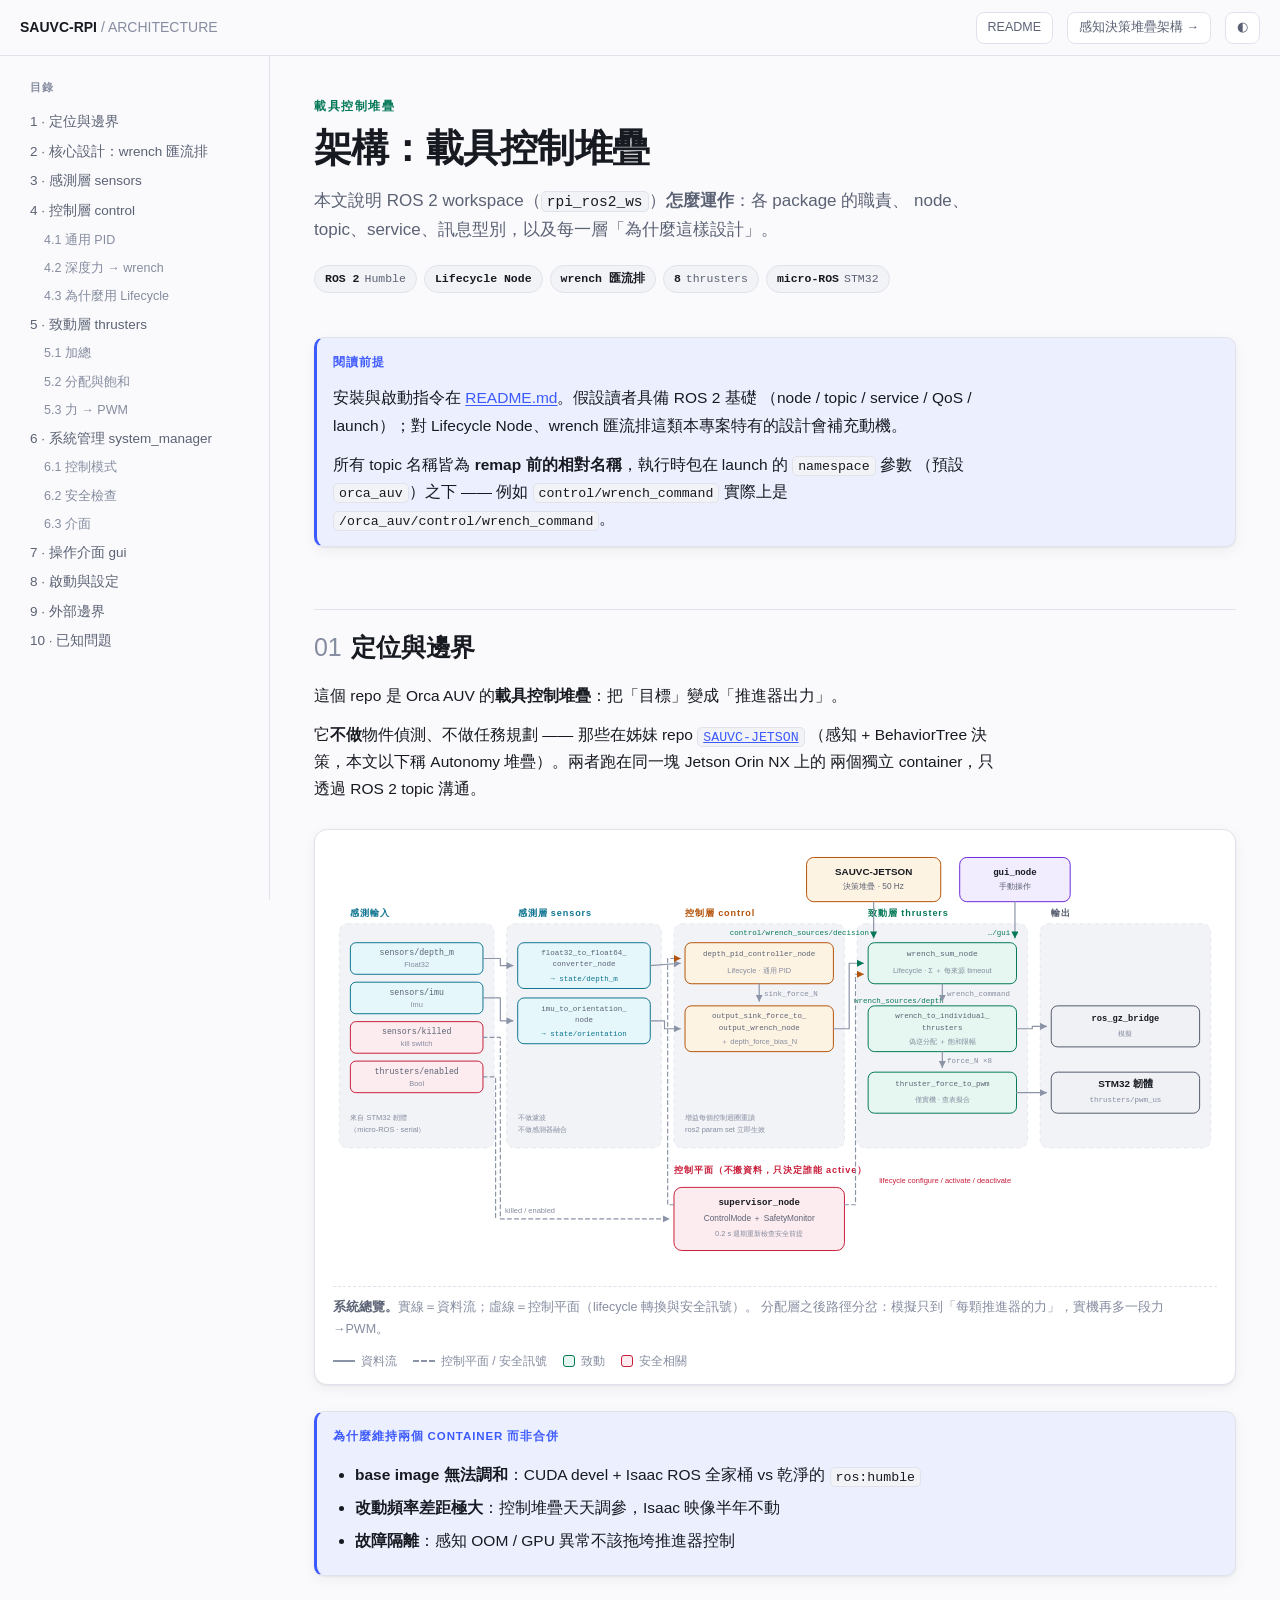
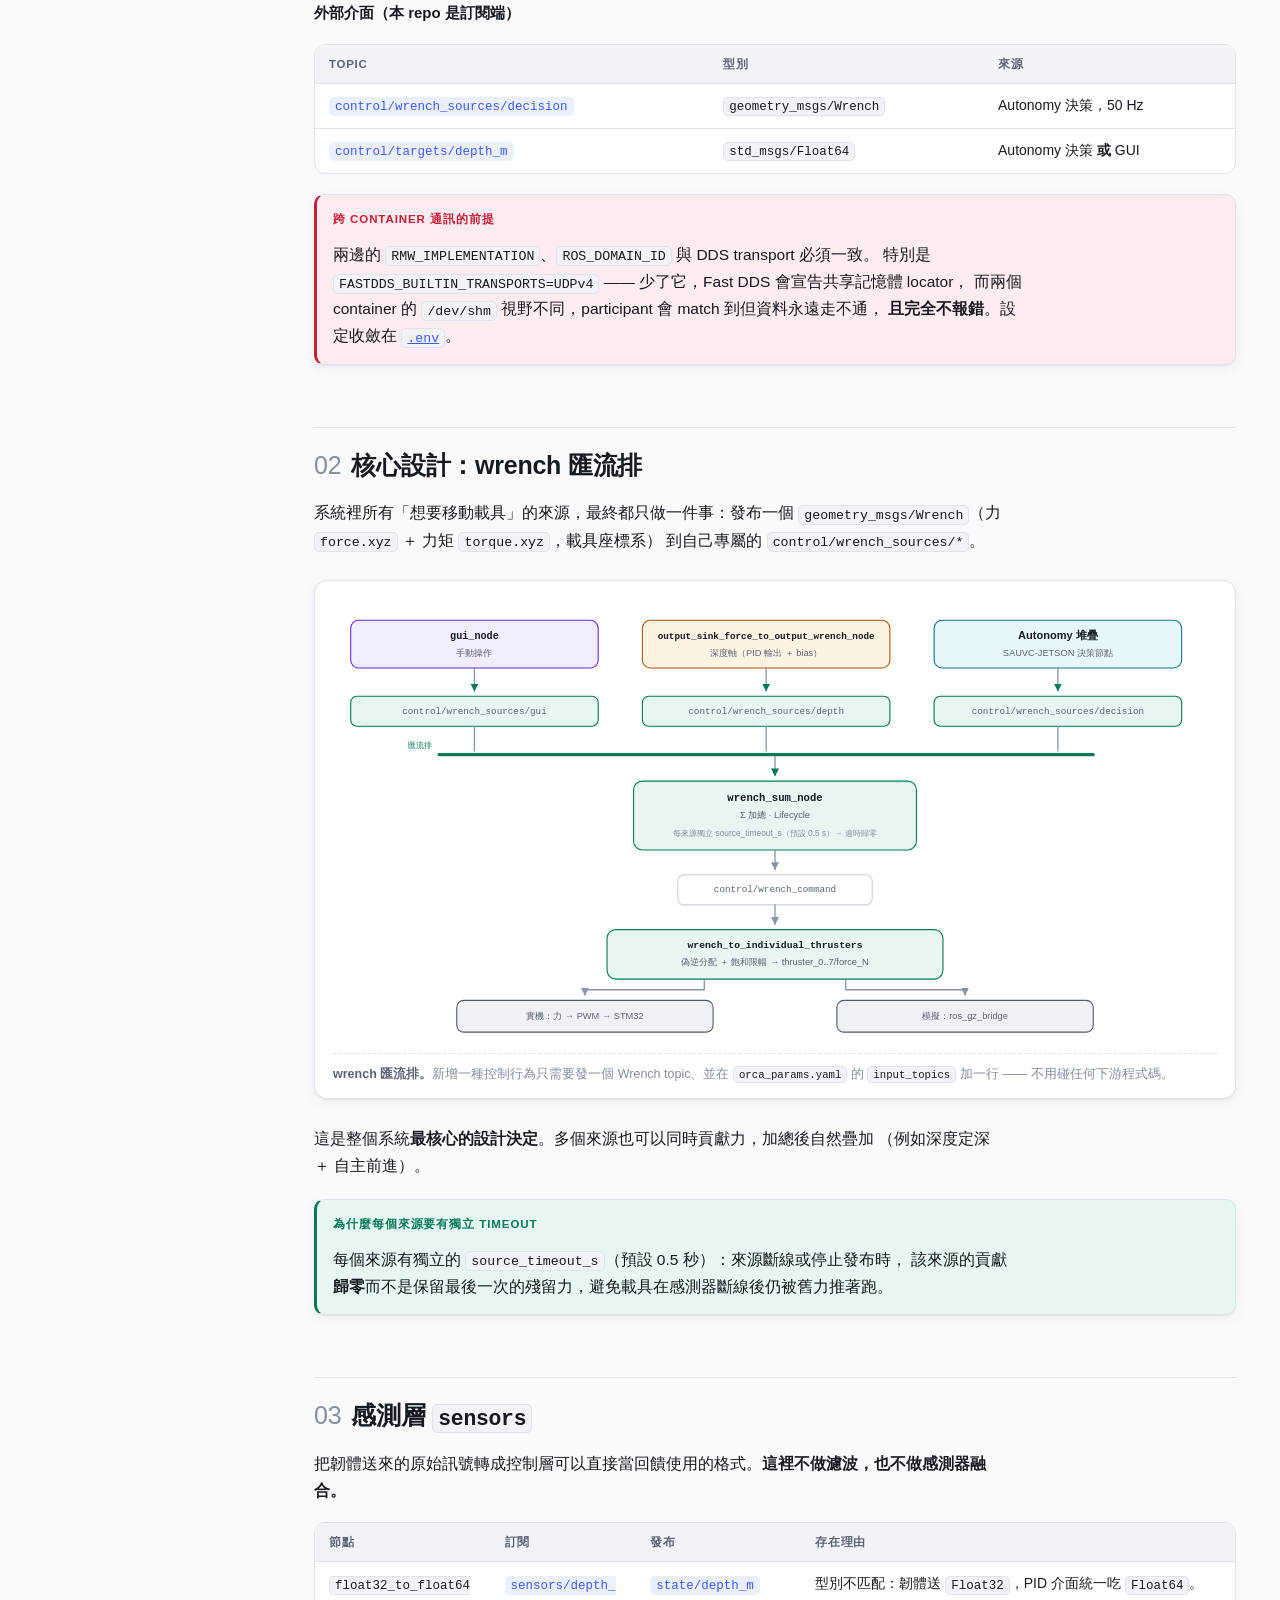
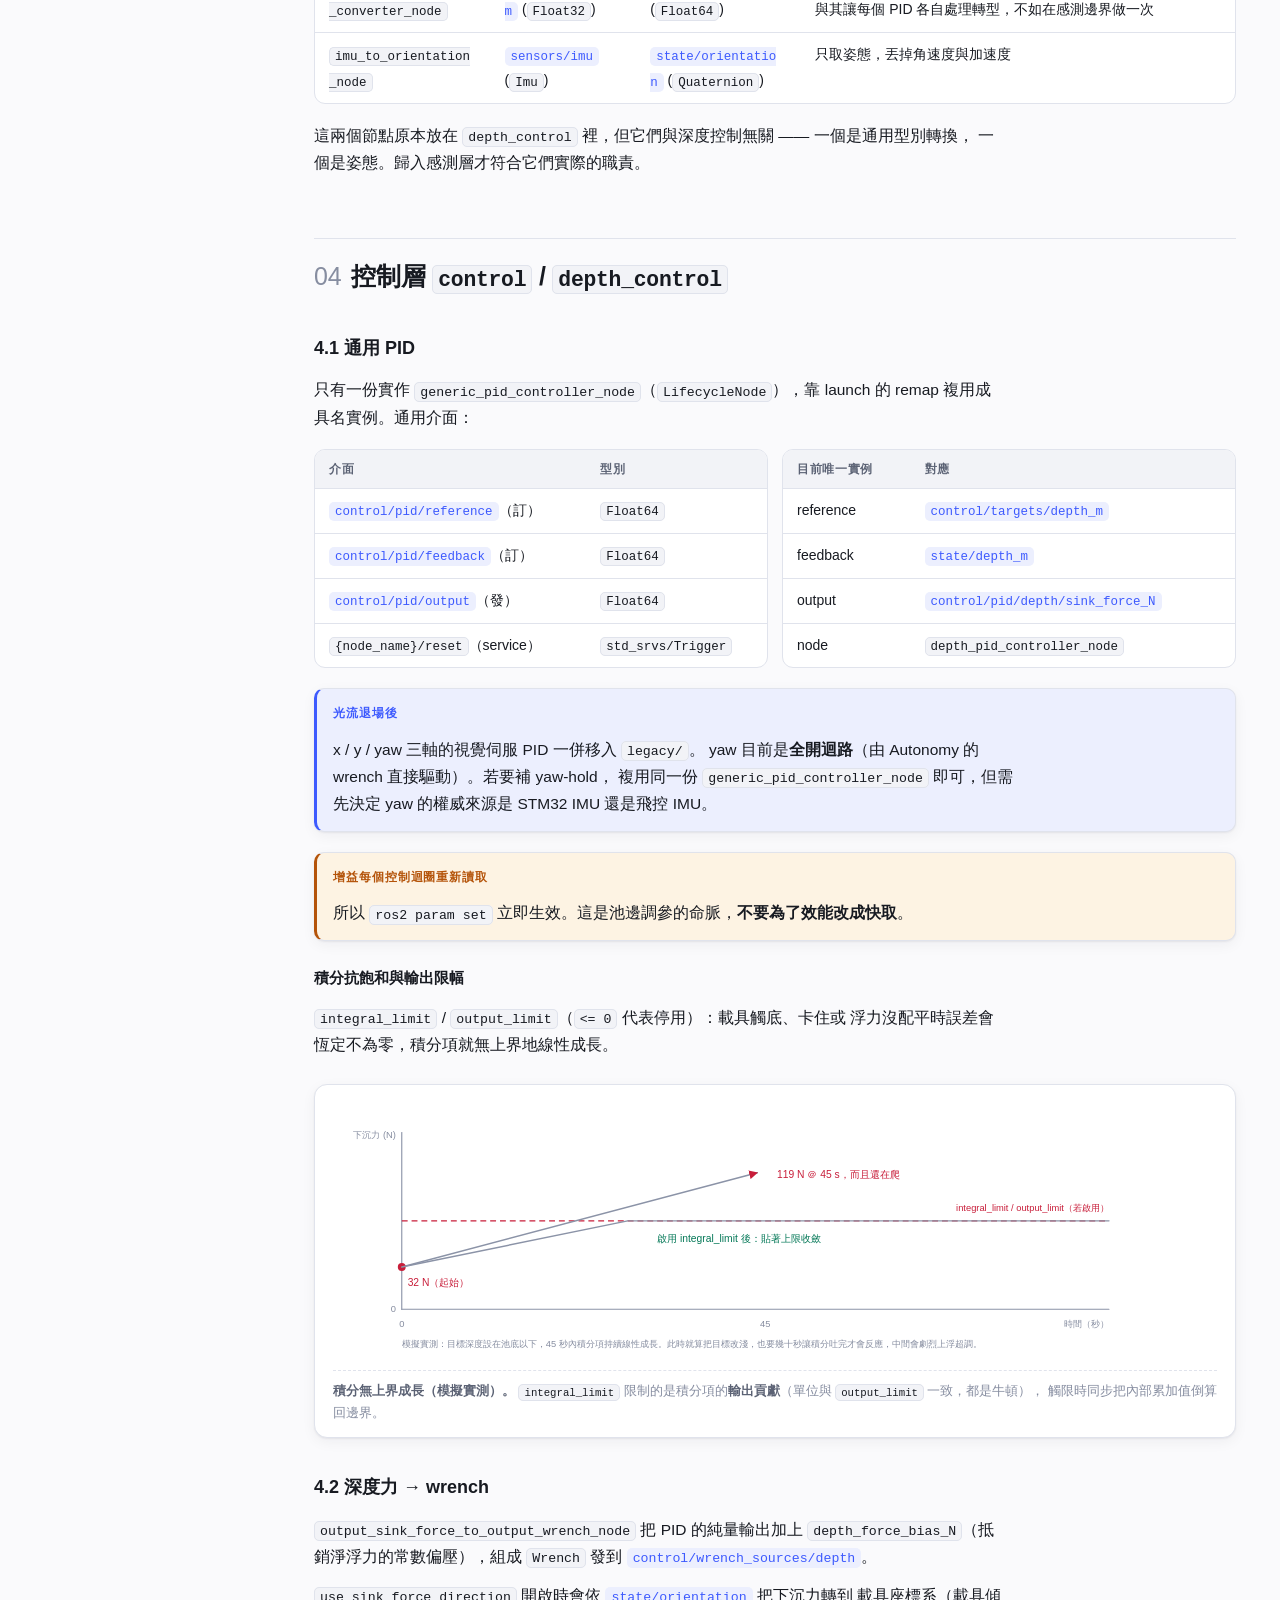
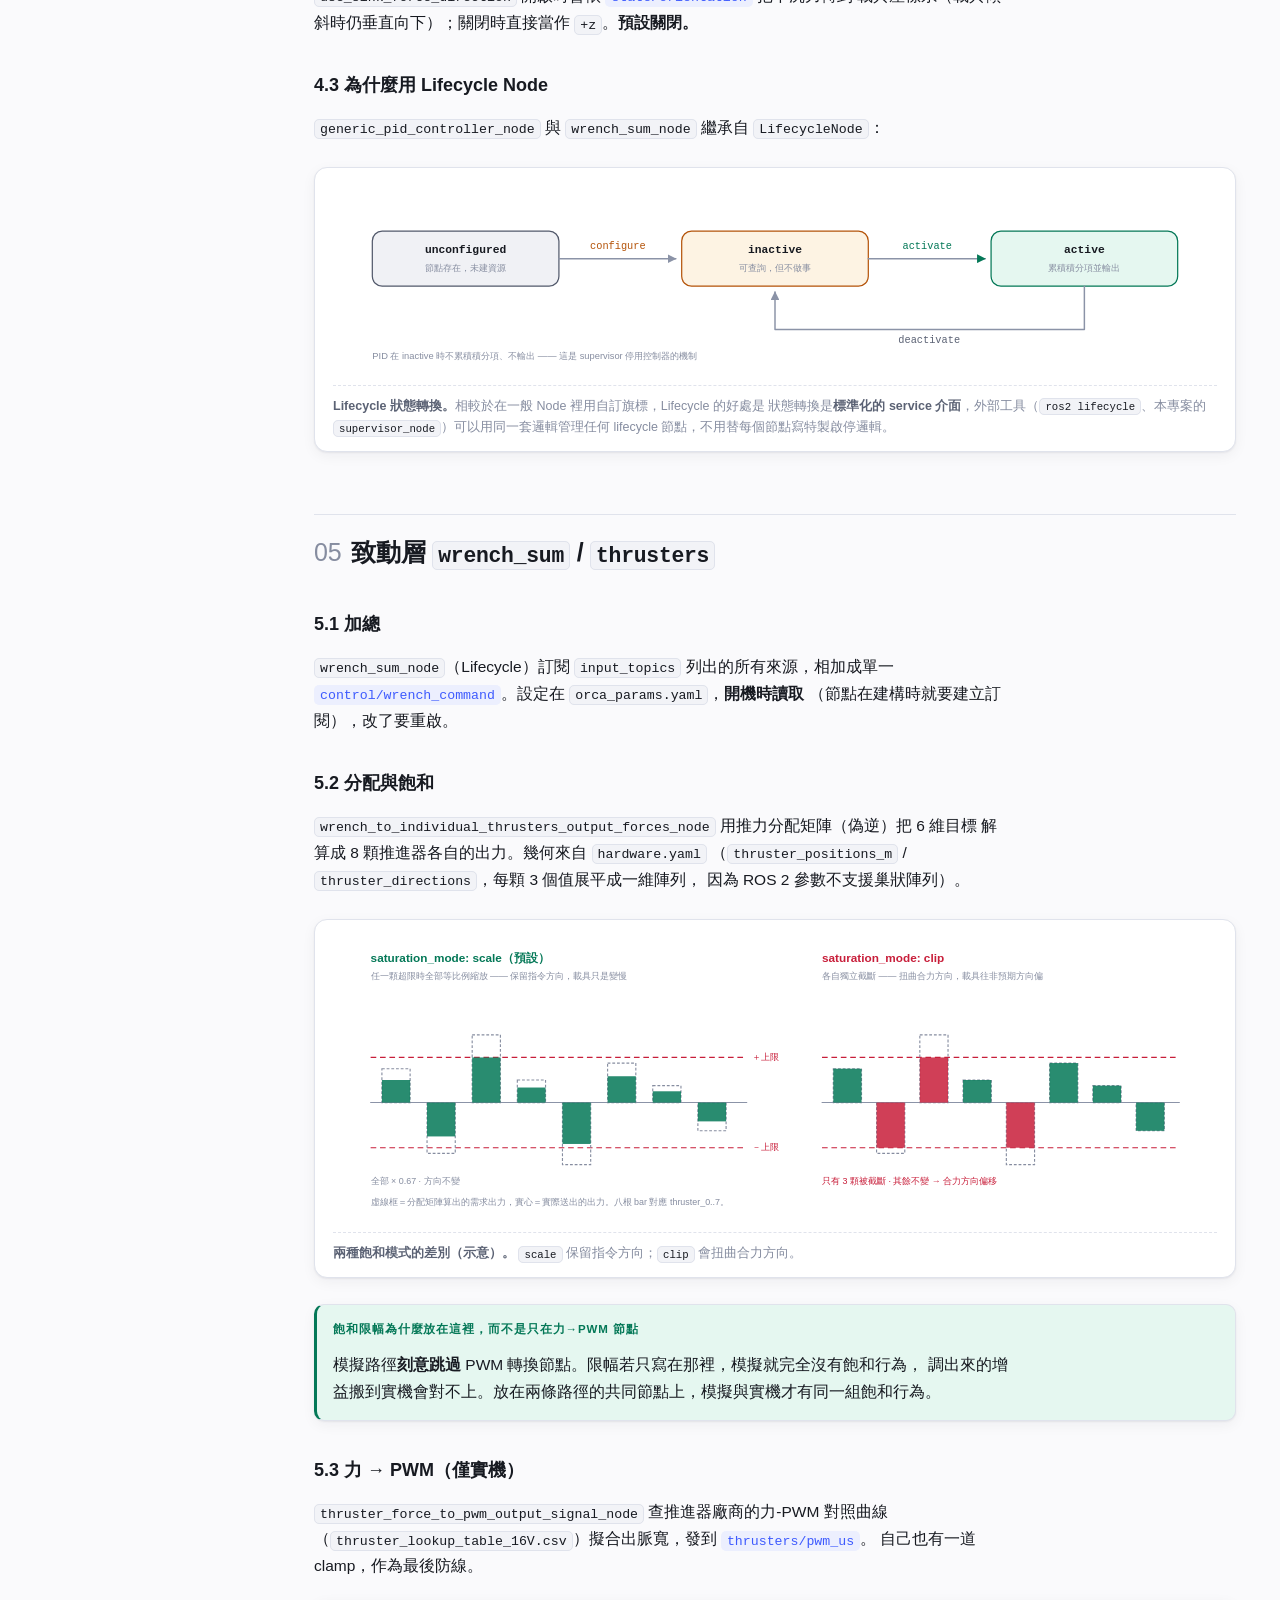
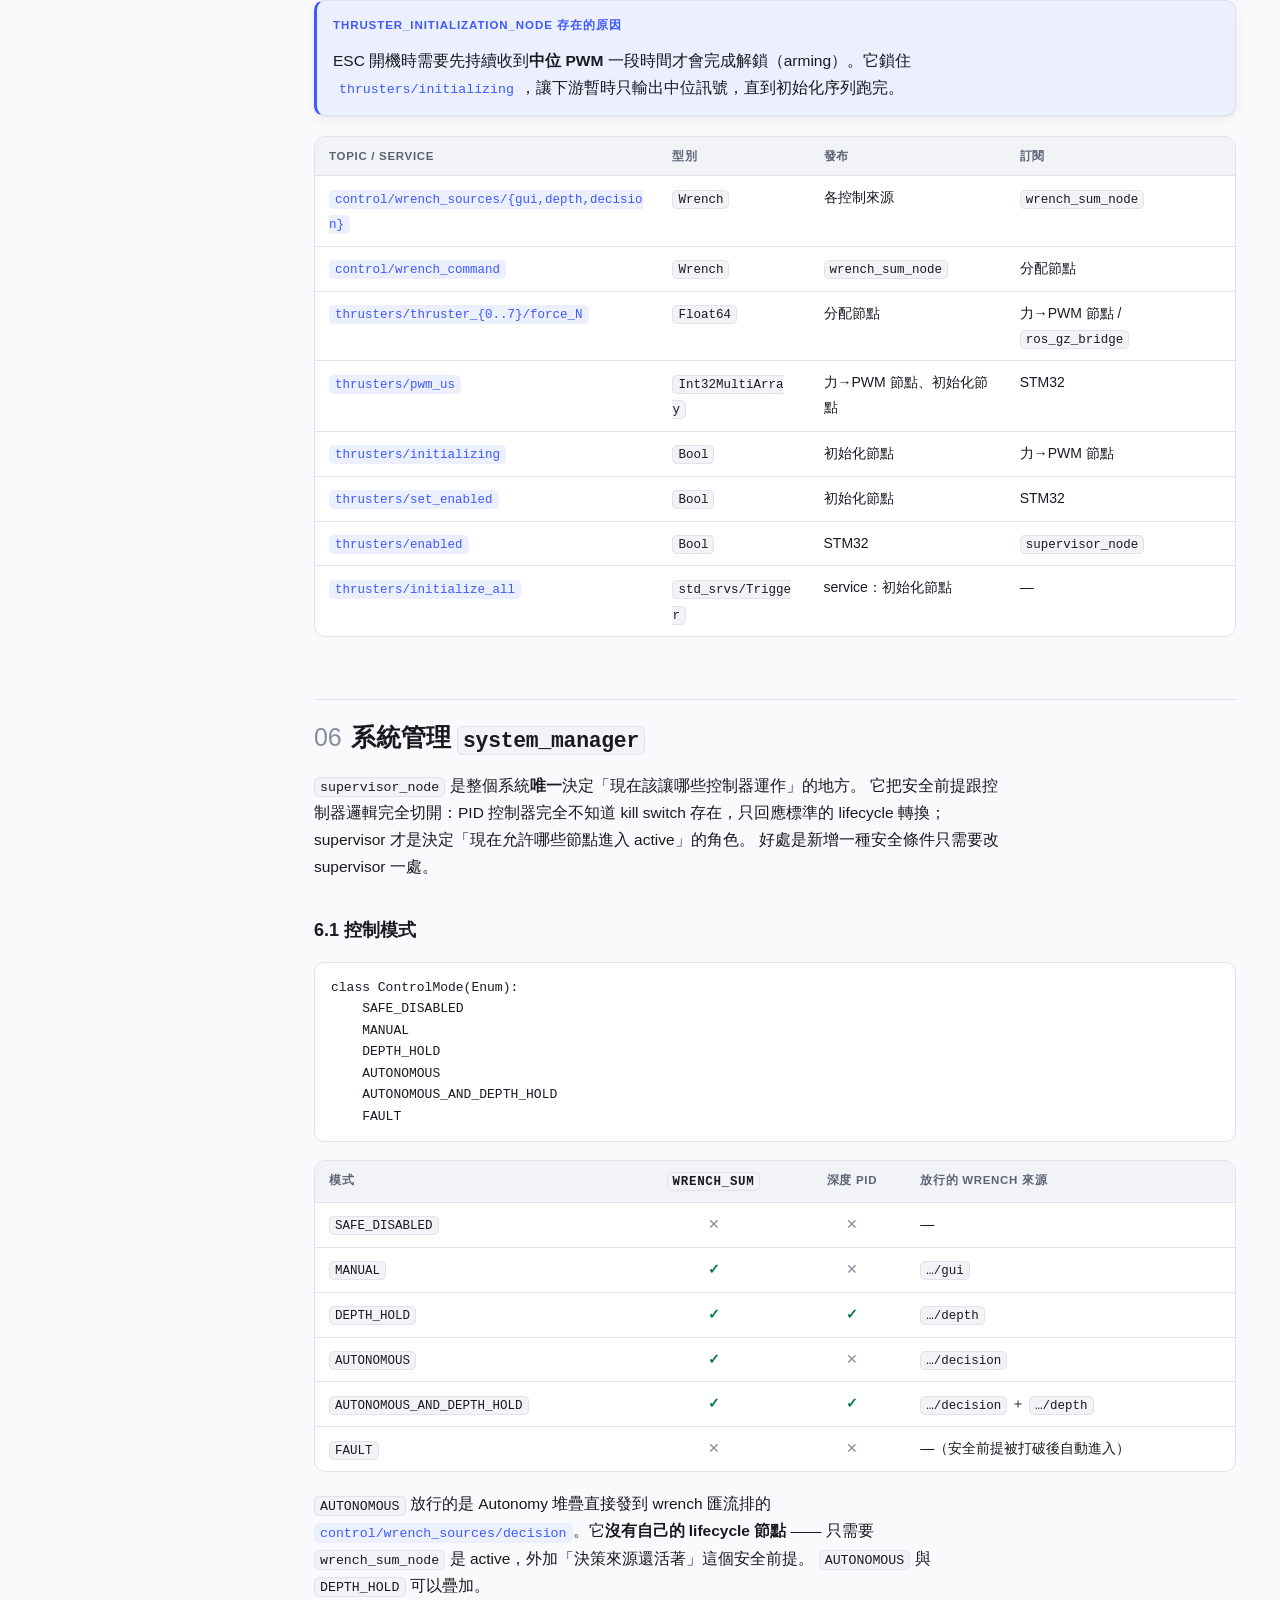
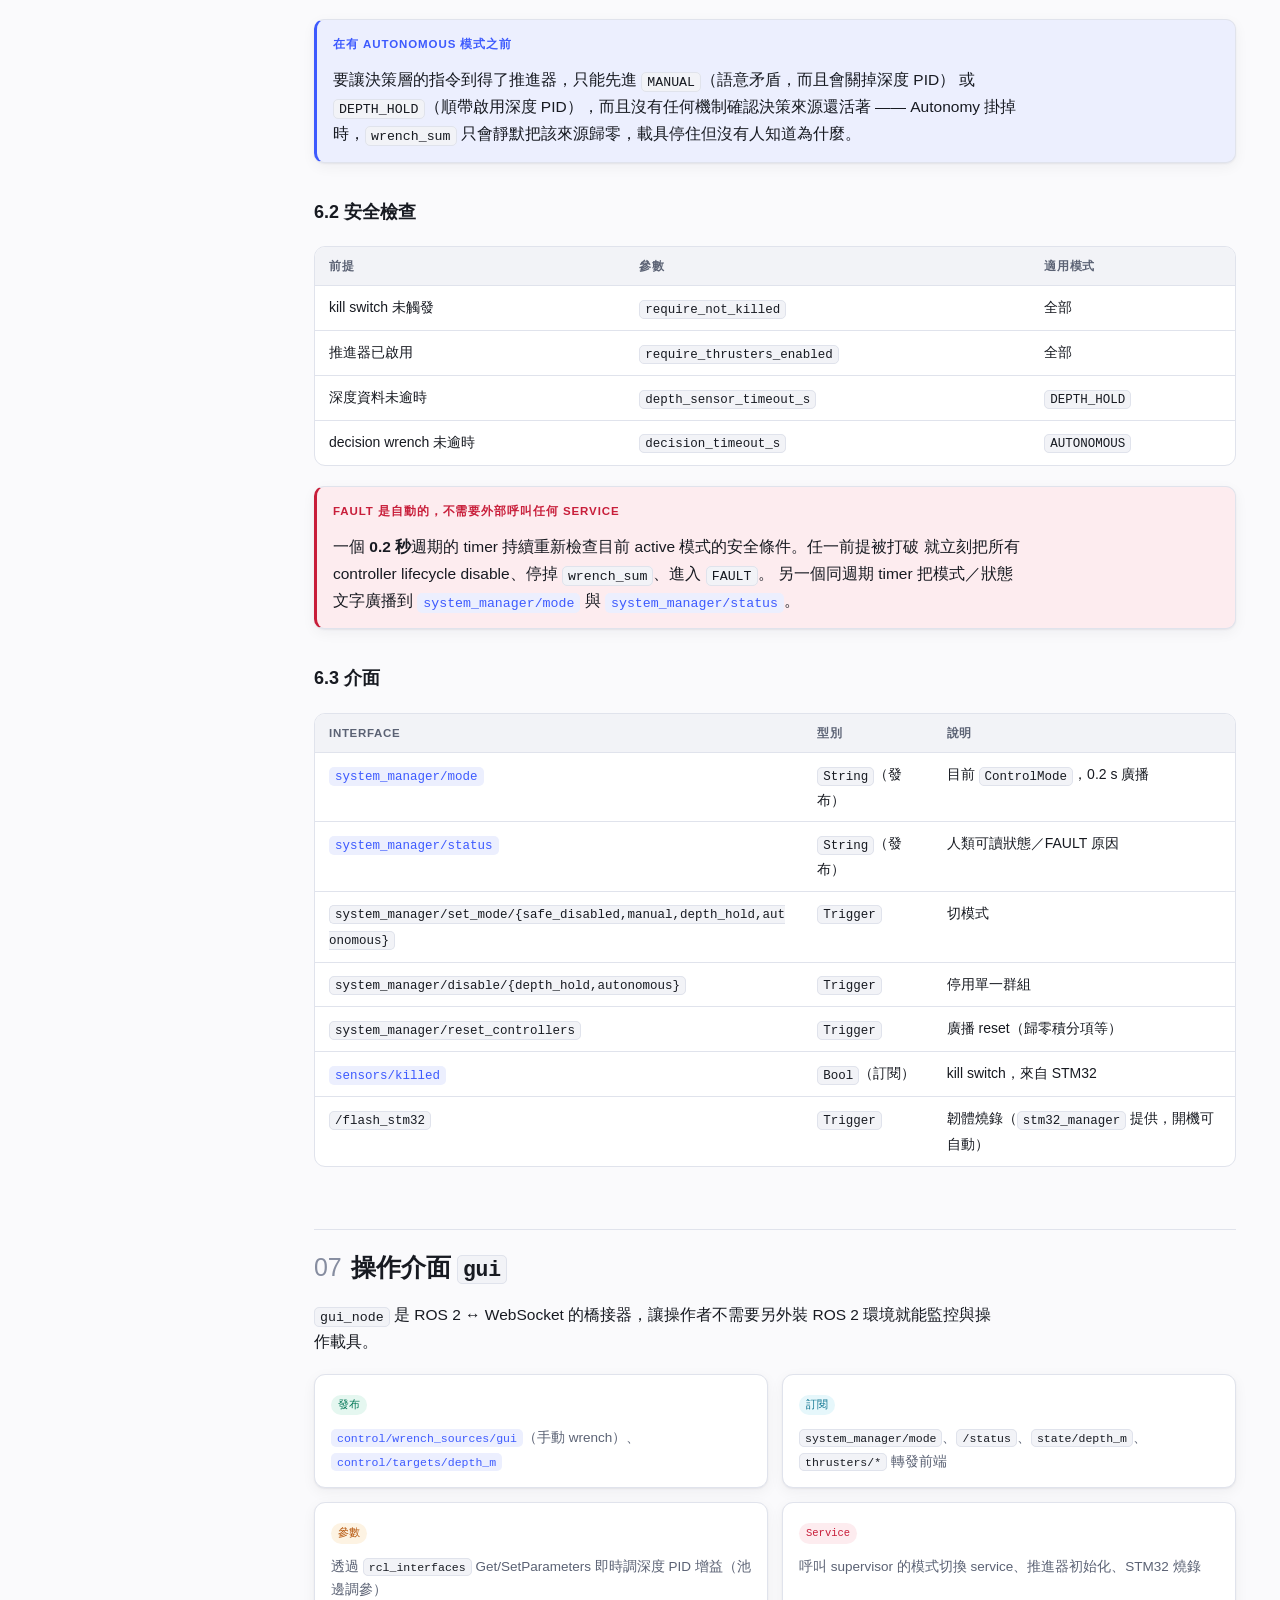
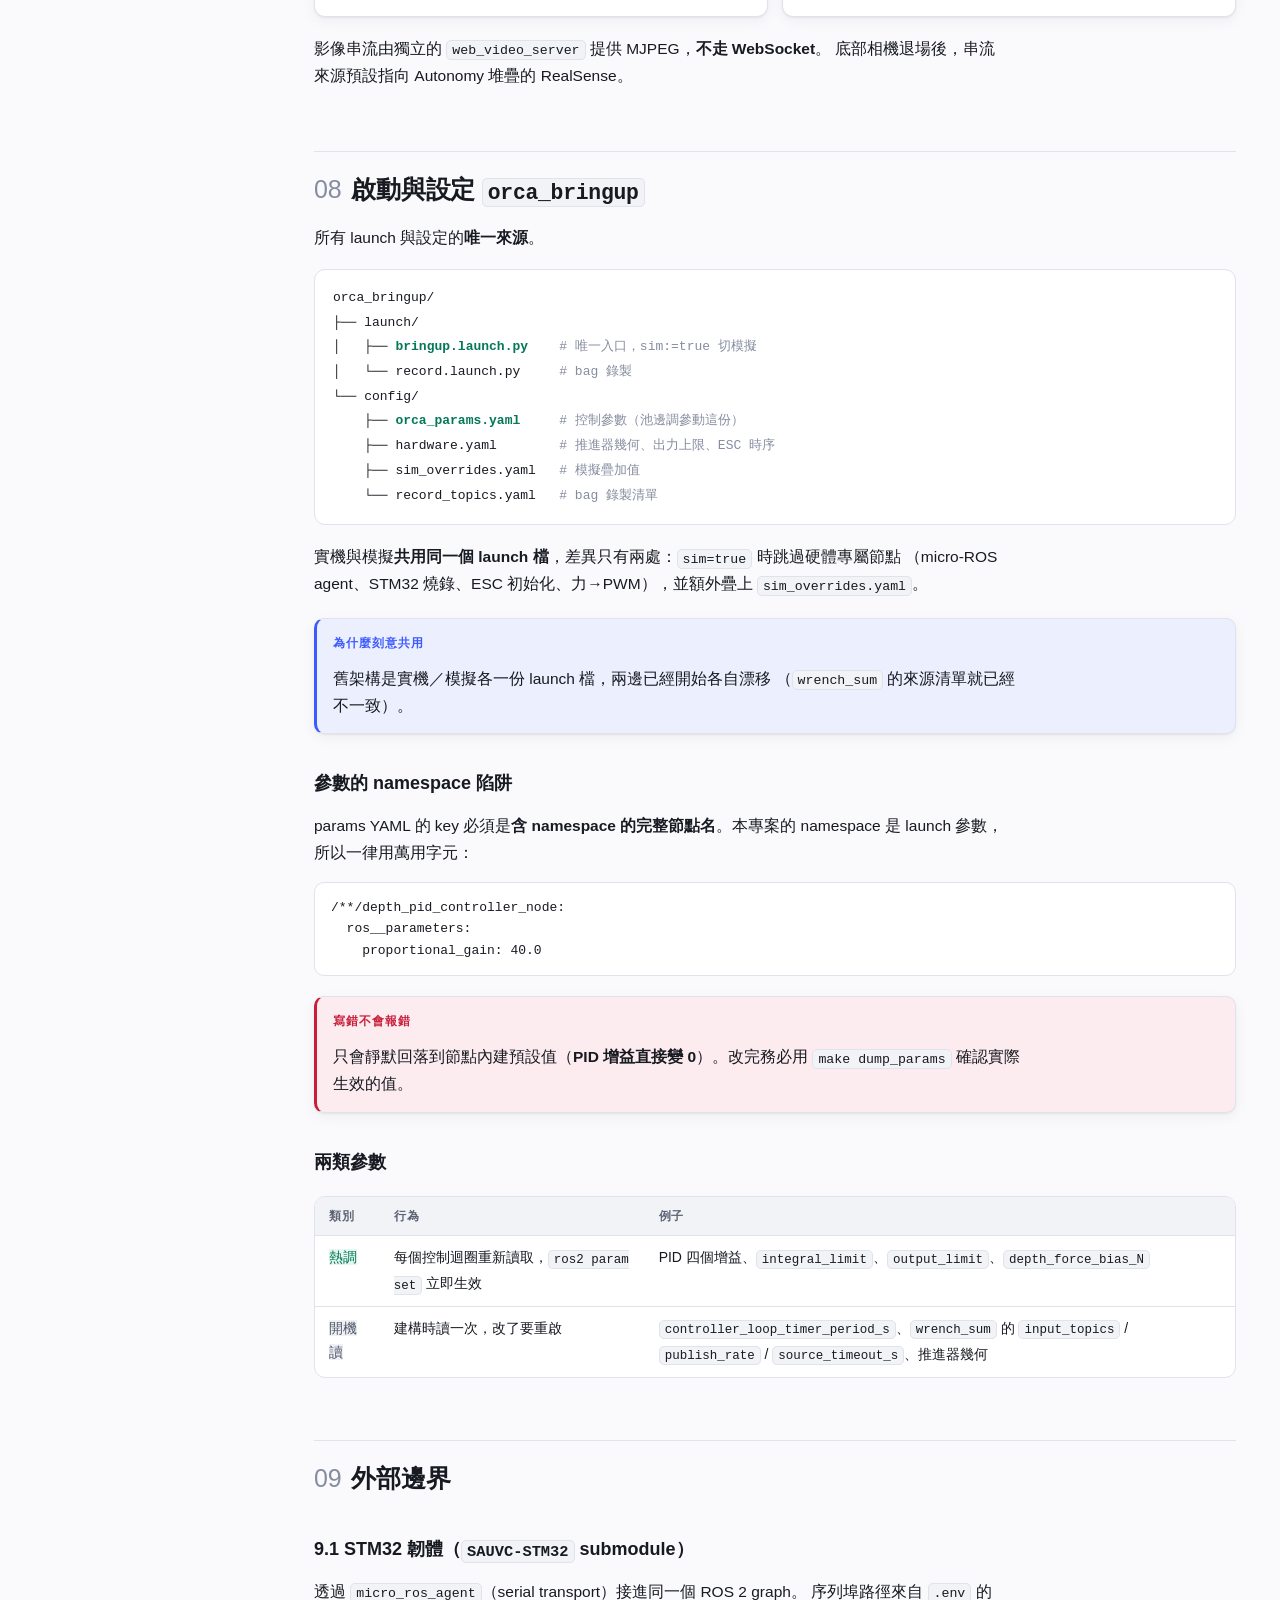
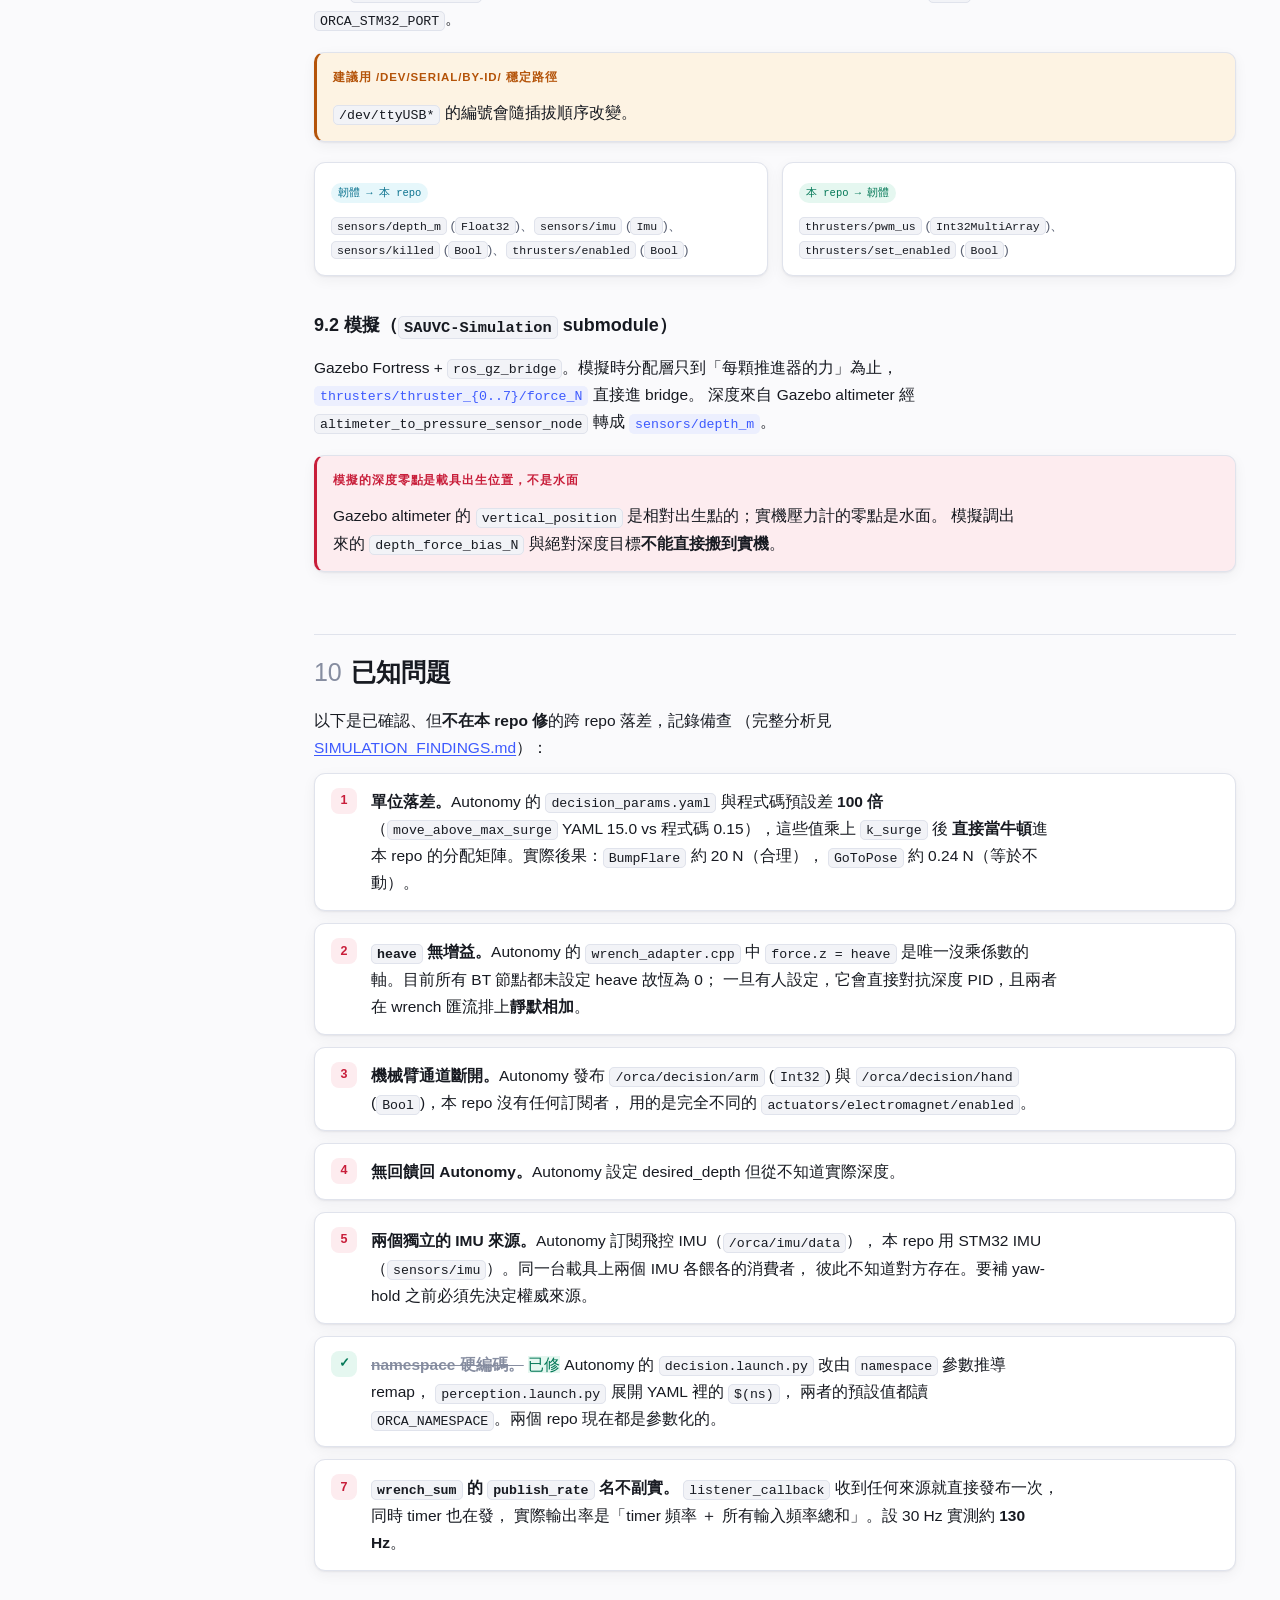
==== docs/ARCHITECTURE.html @ 5b3dc3f7 "docs(arch): ARCHITECTURE 改用視覺化 HTML 接續 cfa8c47 —— 改 ASCII 只解決了 CJK 雙倍寬的框線錯位，沒解決 mermaid 只在 GitHub re" ====
<!DOCTYPE html>
<html lang="zh-Hant">
<head>
<meta charset="utf-8">
<meta name="viewport" content="width=device-width, initial-scale=1">
<title>架構：載具控制堆疊 · SAUVC-RPI</title>
<style>
/* ─────────────────────────────  design tokens  ───────────────────────────── */
:root{
  color-scheme: light dark;
  --font-sans: -apple-system, BlinkMacSystemFont, "Segoe UI", "Noto Sans TC", "PingFang TC",
               "Microsoft JhengHei", Roboto, Helvetica, Arial, sans-serif;
  --font-mono: ui-monospace, SFMono-Regular, "SF Mono", Menlo, Consolas, "Liberation Mono",
               "Noto Sans Mono CJK TC", monospace;

  --bg:        #fafafc;
  --surface:   #ffffff;
  --surface-2: #f2f3f7;
  --surface-3: #e9ebf1;
  --border:    #e0e3ec;
  --border-2:  #cbd0dd;
  --fg:        #171a21;
  --fg-dim:    #5b6274;
  --fg-faint:  #868da0;
  --accent:    #3d5afe;
  --accent-bg: #eceffe;

  --sense:     #0e7490;  --sense-bg:   #e6f7fb;
  --perceive:  #6d28d9;  --perceive-bg:#f1ecfe;
  --decide:    #b45309;  --decide-bg:  #fdf3e3;
  --control:   #047857;  --control-bg: #e5f7f0;
  --danger:    #c81e3a;  --danger-bg:  #fdecef;
  --neutral:   #52596b;  --neutral-bg: #f0f1f5;

  --edge:      #8b93a7;
  --shadow:    0 1px 2px rgba(16,20,32,.06), 0 4px 14px rgba(16,20,32,.05);
}
@media (prefers-color-scheme: dark){
  :root:not([data-theme="light"]){
    --bg:#0d0f14; --surface:#141821; --surface-2:#1a1f2a; --surface-3:#222835;
    --border:#262d3b; --border-2:#364052; --fg:#e5e8f0; --fg-dim:#98a1b5; --fg-faint:#6d7688;
    --accent:#8098ff; --accent-bg:#1a2140;
    --sense:#38d3ee; --sense-bg:#0d2a33; --perceive:#b39cfb; --perceive-bg:#241c3e;
    --decide:#fbbf3c; --decide-bg:#33270d; --control:#3ddba3; --control-bg:#0c2c22;
    --danger:#ff8095; --danger-bg:#3a1620; --neutral:#9aa3b7; --neutral-bg:#1c212c;
    --edge:#6b748a; --shadow:0 1px 2px rgba(0,0,0,.4), 0 6px 20px rgba(0,0,0,.28);
  }
}
:root[data-theme="dark"]{
  --bg:#0d0f14; --surface:#141821; --surface-2:#1a1f2a; --surface-3:#222835;
  --border:#262d3b; --border-2:#364052; --fg:#e5e8f0; --fg-dim:#98a1b5; --fg-faint:#6d7688;
  --accent:#8098ff; --accent-bg:#1a2140;
  --sense:#38d3ee; --sense-bg:#0d2a33; --perceive:#b39cfb; --perceive-bg:#241c3e;
  --decide:#fbbf3c; --decide-bg:#33270d; --control:#3ddba3; --control-bg:#0c2c22;
  --danger:#ff8095; --danger-bg:#3a1620; --neutral:#9aa3b7; --neutral-bg:#1c212c;
  --edge:#6b748a; --shadow:0 1px 2px rgba(0,0,0,.4), 0 6px 20px rgba(0,0,0,.28);
}

*,*::before,*::after{ box-sizing:border-box; }
html{ scroll-behavior:smooth; scroll-padding-top:80px; }
body{
  margin:0; background:var(--bg); color:var(--fg);
  font-family:var(--font-sans); font-size:15.5px; line-height:1.75;
  -webkit-font-smoothing:antialiased; text-rendering:optimizeLegibility;
}

/* ─────────────────────────────  layout  ───────────────────────────── */
.topbar{
  position:sticky; top:0; z-index:50; display:flex; align-items:center; gap:14px;
  padding:0 20px; height:56px;
  background:color-mix(in srgb, var(--bg) 88%, transparent);
  backdrop-filter:saturate(180%) blur(12px);
  border-bottom:1px solid var(--border);
}
.topbar .brand{ font-weight:700; font-size:14px; }
.topbar .brand span{ color:var(--fg-faint); font-weight:500; }
.topbar .sp{ flex:1; }
.btn{
  display:inline-flex; align-items:center; gap:6px; height:32px; padding:0 11px;
  border:1px solid var(--border); border-radius:8px; background:var(--surface);
  color:var(--fg-dim); font:inherit; font-size:12.5px; cursor:pointer;
  text-decoration:none; white-space:nowrap;
}
.btn:hover{ border-color:var(--border-2); color:var(--fg); }
#navtoggle{ display:none; }

.layout{ display:grid; grid-template-columns:270px minmax(0,1fr); }
.sidebar{
  position:sticky; top:56px; align-self:start; height:calc(100vh - 56px);
  overflow-y:auto; overscroll-behavior:contain;
  padding:22px 12px 60px 20px; border-right:1px solid var(--border);
}
.sidebar .toc-h{
  font-size:11px; font-weight:700; letter-spacing:.1em; text-transform:uppercase;
  color:var(--fg-faint); padding:0 10px; margin:0 0 10px;
}
.sidebar a{
  display:block; padding:5px 10px; border-radius:7px; text-decoration:none;
  color:var(--fg-dim); font-size:13.5px; line-height:1.45;
}
.sidebar a:hover{ background:var(--surface-2); color:var(--fg); }
.sidebar a.sub{ padding-left:24px; font-size:12.5px; color:var(--fg-faint); }
.sidebar a.active{ color:var(--accent); background:var(--accent-bg); font-weight:600; }

main{ min-width:0; padding:40px 44px 120px; max-width:1180px; }

/* ─────────────────────────────  hero  ───────────────────────────── */
.hero{ margin-bottom:44px; }
.hero .kicker{
  font-size:11.5px; font-weight:700; letter-spacing:.14em; text-transform:uppercase;
  color:var(--control); margin-bottom:10px;
}
.hero h1{ font-size:38px; line-height:1.2; margin:0 0 14px; letter-spacing:-.02em; }
.hero .lede{ font-size:17px; color:var(--fg-dim); margin:0 0 20px; max-width:74ch; }
.chips{ display:flex; flex-wrap:wrap; gap:7px; }
.chip{
  display:inline-flex; align-items:center; gap:5px; padding:3px 10px; border-radius:999px;
  background:var(--surface-2); border:1px solid var(--border);
  font-size:11.5px; font-family:var(--font-mono); color:var(--fg-dim);
}
.chip b{ color:var(--fg); font-weight:600; }

/* ─────────────────────────────  typography  ───────────────────────────── */
h2{
  font-size:25px; letter-spacing:-.01em; margin:62px 0 6px; padding-top:16px;
  border-top:1px solid var(--border); scroll-margin-top:76px;
}
h2 .num{ color:var(--fg-faint); font-weight:500; margin-right:10px; font-variant-numeric:tabular-nums; }
h3{ font-size:18px; margin:34px 0 4px; scroll-margin-top:76px; }
h4{ font-size:15px; margin:24px 0 2px; }
p{ margin:12px 0; max-width:80ch; }
a{ color:var(--accent); text-decoration-thickness:1px; text-underline-offset:2px; }
strong{ font-weight:650; }
ul,ol{ max-width:80ch; padding-left:22px; }
li{ margin:6px 0; }

code{
  font-family:var(--font-mono); font-size:.855em; padding:1.5px 5px; border-radius:5px;
  background:var(--surface-2); border:1px solid var(--border); color:var(--fg);
  word-break:break-word;
}
a code{ color:inherit; }
code.t{ cursor:copy; background:var(--accent-bg); border-color:transparent; color:var(--accent); }
code.t:hover{ box-shadow:inset 0 0 0 1px currentColor; }
code.t.copied::after{ content:" ✓"; }
pre{
  background:var(--surface); border:1px solid var(--border); border-radius:10px;
  padding:14px 16px; overflow-x:auto; font-size:13px; line-height:1.65; margin:16px 0;
}
pre code{ background:none; border:0; padding:0; font-size:inherit; }
del{ color:var(--fg-faint); }

/* ─────────────────────────────  tables  ───────────────────────────── */
.tbl-wrap{ overflow-x:auto; margin:18px 0; border:1px solid var(--border); border-radius:11px; background:var(--surface); }
table{ border-collapse:collapse; width:100%; font-size:14px; }
th,td{ text-align:left; padding:9px 14px; border-bottom:1px solid var(--border); vertical-align:top; }
thead th{
  background:var(--surface-2); font-size:11.5px; font-weight:700; letter-spacing:.06em;
  text-transform:uppercase; color:var(--fg-dim); white-space:nowrap;
}
tbody tr:last-child td{ border-bottom:0; }
tbody tr:hover{ background:var(--surface-2); }
td code, th code{ font-size:12.5px; }
table.matrix td, table.matrix th{ text-align:center; }
table.matrix td:first-child, table.matrix th:first-child,
table.matrix td:last-child, table.matrix th:last-child{ text-align:left; }
.yes{ color:var(--control); font-weight:700; }
.no{ color:var(--fg-faint); }

/* ─────────────────────────────  callouts  ───────────────────────────── */
.callout{
  margin:20px 0; padding:14px 18px 14px 16px; border-radius:10px;
  border:1px solid var(--border); border-left:3px solid var(--neutral);
  background:var(--surface); box-shadow:var(--shadow);
}
.callout > :first-child{ margin-top:0; } .callout > :last-child{ margin-bottom:0; }
.callout .ct{
  display:flex; align-items:center; gap:7px; font-size:11.5px; font-weight:700;
  letter-spacing:.08em; text-transform:uppercase; margin-bottom:6px; color:var(--neutral);
}
.callout.danger{ border-left-color:var(--danger); background:var(--danger-bg); }
.callout.danger .ct{ color:var(--danger); }
.callout.warn{ border-left-color:var(--decide); background:var(--decide-bg); }
.callout.warn .ct{ color:var(--decide); }
.callout.note{ border-left-color:var(--accent); background:var(--accent-bg); }
.callout.note .ct{ color:var(--accent); }
.callout.ok{ border-left-color:var(--control); background:var(--control-bg); }
.callout.ok .ct{ color:var(--control); }

/* ─────────────────────────────  cards  ───────────────────────────── */
.grid{ display:grid; gap:14px; margin:18px 0; }
.grid.c2{ grid-template-columns:repeat(auto-fit,minmax(300px,1fr)); }
.grid.c3{ grid-template-columns:repeat(auto-fit,minmax(230px,1fr)); }
.card{
  background:var(--surface); border:1px solid var(--border); border-radius:11px;
  padding:14px 16px; box-shadow:var(--shadow);
}
.card h4{ margin:0 0 4px; font-size:14px; }
.card p{ margin:4px 0 0; font-size:13.5px; color:var(--fg-dim); }
.card .tag{
  display:inline-block; font-family:var(--font-mono); font-size:10.5px; padding:1px 7px;
  border-radius:999px; margin-bottom:7px;
}
.tag.sense{ background:var(--sense-bg); color:var(--sense); }
.tag.perceive{ background:var(--perceive-bg); color:var(--perceive); }
.tag.decide{ background:var(--decide-bg); color:var(--decide); }
.tag.control{ background:var(--control-bg); color:var(--control); }
.tag.danger{ background:var(--danger-bg); color:var(--danger); }
.tag.neutral{ background:var(--neutral-bg); color:var(--neutral); }

/* ─────────────────────────────  figures / svg  ───────────────────────────── */
figure{
  margin:26px 0; padding:18px 18px 12px; background:var(--surface);
  border:1px solid var(--border); border-radius:13px; box-shadow:var(--shadow); overflow-x:auto;
}
figure svg{ display:block; width:100%; height:auto; min-width:620px; font-family:var(--font-sans); }
figcaption{
  margin-top:12px; padding-top:10px; border-top:1px dashed var(--border);
  font-size:12.5px; color:var(--fg-faint);
}
figcaption b{ color:var(--fg-dim); font-weight:650; }
.legend{ display:flex; flex-wrap:wrap; gap:16px; margin-top:10px; font-size:12px; color:var(--fg-faint); }
.legend i{ display:inline-flex; align-items:center; gap:6px; font-style:normal; }
.legend .swatch{ width:22px; height:0; border-top:2px solid var(--edge); }
.legend .swatch.d{ border-top-style:dashed; }
.legend .sq{ width:12px; height:12px; border-radius:3px; border:1px solid var(--border-2); }

svg .band{ fill:var(--surface-2); stroke:var(--border); stroke-dasharray:5 5; }
svg .band-l{ font-size:11.5px; font-weight:700; letter-spacing:.1em; }
svg .box{ fill:var(--surface); stroke:var(--border-2); stroke-width:1.25; }
svg .t1{ font-size:12.5px; font-weight:620; fill:var(--fg); }
svg .t2{ font-size:10.5px; fill:var(--fg-dim); }
svg .t3{ font-size:9.5px; fill:var(--fg-faint); }
svg .mono{ font-family:var(--font-mono); }
svg .edge{ fill:none; stroke:var(--edge); stroke-width:1.5; stroke-linejoin:round; stroke-linecap:round; }
svg .edge.dash{ stroke-dasharray:5 4; }
svg .edge.thin{ stroke-width:1.15; }
svg .bus{ fill:none; stroke:var(--control); stroke-width:3.5; stroke-linecap:round; }
svg .ah{ fill:var(--edge); }
svg .ahc{ fill:var(--control); }  svg .ahd{ fill:var(--decide); }
svg .ahn{ fill:var(--neutral); }

svg .b-sense{ fill:var(--sense-bg); stroke:var(--sense); }
svg .b-perceive{ fill:var(--perceive-bg); stroke:var(--perceive); }
svg .b-decide{ fill:var(--decide-bg); stroke:var(--decide); }
svg .b-control{ fill:var(--control-bg); stroke:var(--control); }
svg .b-danger{ fill:var(--danger-bg); stroke:var(--danger); }
svg .b-neutral{ fill:var(--neutral-bg); stroke:var(--neutral); }
svg .l-sense{ fill:var(--sense); } svg .l-perceive{ fill:var(--perceive); }
svg .l-decide{ fill:var(--decide); } svg .l-control{ fill:var(--control); }
svg .l-danger{ fill:var(--danger); } svg .l-neutral{ fill:var(--neutral); }
svg .bar-req{ fill:none; stroke:var(--fg-faint); stroke-width:1.2; stroke-dasharray:3 2; }
svg .bar-ok{ fill:var(--control); opacity:.85; }
svg .bar-bad{ fill:var(--danger); opacity:.85; }
svg .limit{ stroke:var(--danger); stroke-width:1.2; stroke-dasharray:6 4; fill:none; }

/* ─────────────────────────────  misc  ───────────────────────────── */
.anchor{ opacity:0; margin-left:8px; font-size:.62em; color:var(--fg-faint); text-decoration:none; }
h2:hover .anchor, h3:hover .anchor{ opacity:1; }
.tree{
  font-family:var(--font-mono); font-size:13px; line-height:1.9; background:var(--surface);
  border:1px solid var(--border); border-radius:11px; padding:16px 18px; margin:18px 0; overflow-x:auto;
}
.tree .c{ color:var(--fg-faint); }
.tree .k{ color:var(--control); font-weight:600; }
.issue{
  display:flex; gap:14px; padding:14px 16px; margin:12px 0; background:var(--surface);
  border:1px solid var(--border); border-radius:11px; box-shadow:var(--shadow);
}
.issue .n{
  flex:0 0 26px; height:26px; border-radius:8px; background:var(--danger-bg); color:var(--danger);
  font-size:12.5px; font-weight:700; display:grid; place-items:center;
}
.issue .body{ min-width:0; } .issue .body > :first-child{ margin-top:0; }
.issue .body > :last-child{ margin-bottom:0; }
.issue.fixed .n{ background:var(--control-bg); color:var(--control); }

@media (max-width:1080px){
  .layout{ grid-template-columns:1fr; }
  #navtoggle{ display:inline-flex; }
  .sidebar{
    position:fixed; inset:56px auto 0 0; width:280px; z-index:40; background:var(--bg);
    transform:translateX(-102%); transition:transform .22s ease; box-shadow:var(--shadow);
  }
  .sidebar.open{ transform:none; }
  main{ padding:32px 22px 100px; }
  .hero h1{ font-size:30px; }
}
</style>
</head>
<body>

<svg width="0" height="0" style="position:absolute" aria-hidden="true"><defs>
  <marker id="a" viewBox="0 0 10 10" refX="9.2" refY="5" markerWidth="6" markerHeight="6" orient="auto-start-reverse"><path d="M0,0 L10,5 L0,10 z" class="ah"/></marker>
  <marker id="ac" viewBox="0 0 10 10" refX="9.2" refY="5" markerWidth="6" markerHeight="6" orient="auto-start-reverse"><path d="M0,0 L10,5 L0,10 z" class="ahc"/></marker>
  <marker id="ad" viewBox="0 0 10 10" refX="9.2" refY="5" markerWidth="6" markerHeight="6" orient="auto-start-reverse"><path d="M0,0 L10,5 L0,10 z" class="ahd"/></marker>
  <marker id="an" viewBox="0 0 10 10" refX="9.2" refY="5" markerWidth="6" markerHeight="6" orient="auto-start-reverse"><path d="M0,0 L10,5 L0,10 z" class="ahn"/></marker>
  <marker id="ax" viewBox="0 0 10 10" refX="9.2" refY="5" markerWidth="6" markerHeight="6" orient="auto-start-reverse"><path d="M0,0 L10,5 L0,10 z" fill="var(--danger)"/></marker>
</defs></svg>

<header class="topbar">
  <button class="btn" id="navtoggle" aria-label="目錄">☰</button>
  <div class="brand">SAUVC-RPI <span>/ ARCHITECTURE</span></div>
  <div class="sp"></div>
  <a class="btn" href="../README.md">README</a>
  <a class="btn" href="../../SAUVC-JETSON/ARCHITECTURE.html">感知決策堆疊架構 →</a>
  <button class="btn" id="theme" title="切換主題">◐</button>
</header>

<div class="layout">
<aside class="sidebar" id="sidebar">
  <p class="toc-h">目錄</p>
  <nav id="toc">
    <a href="#s1">1 · 定位與邊界</a>
    <a href="#s2">2 · 核心設計：wrench 匯流排</a>
    <a href="#s3">3 · 感測層 sensors</a>
    <a href="#s4">4 · 控制層 control</a>
    <a href="#s4-1" class="sub">4.1 通用 PID</a>
    <a href="#s4-2" class="sub">4.2 深度力 → wrench</a>
    <a href="#s4-3" class="sub">4.3 為什麼用 Lifecycle</a>
    <a href="#s5">5 · 致動層 thrusters</a>
    <a href="#s5-1" class="sub">5.1 加總</a>
    <a href="#s5-2" class="sub">5.2 分配與飽和</a>
    <a href="#s5-3" class="sub">5.3 力 → PWM</a>
    <a href="#s6">6 · 系統管理 system_manager</a>
    <a href="#s6-1" class="sub">6.1 控制模式</a>
    <a href="#s6-2" class="sub">6.2 安全檢查</a>
    <a href="#s6-3" class="sub">6.3 介面</a>
    <a href="#s7">7 · 操作介面 gui</a>
    <a href="#s8">8 · 啟動與設定</a>
    <a href="#s9">9 · 外部邊界</a>
    <a href="#s10">10 · 已知問題</a>
  </nav>
</aside>

<main>

<div class="hero">
  <div class="kicker">載具控制堆疊</div>
  <h1>架構：載具控制堆疊</h1>
  <p class="lede">
    本文說明 ROS 2 workspace（<code>rpi_ros2_ws</code>）<b>怎麼運作</b>：各 package 的職責、
    node、topic、service、訊息型別，以及每一層「為什麼這樣設計」。
  </p>
  <div class="chips">
    <span class="chip"><b>ROS 2</b> Humble</span>
    <span class="chip"><b>Lifecycle Node</b></span>
    <span class="chip"><b>wrench 匯流排</b></span>
    <span class="chip"><b>8</b> thrusters</span>
    <span class="chip"><b>micro-ROS</b> STM32</span>
  </div>
</div>

<div class="callout note">
  <div class="ct">閱讀前提</div>
  <p>安裝與啟動指令在 <a href="../README.md">README.md</a>。假設讀者具備 ROS 2 基礎
  （node / topic / service / QoS / launch）；對 Lifecycle Node、wrench 匯流排這類本專案特有的設計會補充動機。</p>
  <p>所有 topic 名稱皆為 <b>remap 前的相對名稱</b>，執行時包在 launch 的 <code>namespace</code> 參數
  （預設 <code>orca_auv</code>）之下 —— 例如 <code>control/wrench_command</code> 實際上是
  <code>/orca_auv/control/wrench_command</code>。</p>
</div>

<!-- ══════════════════════════════ 1 ══════════════════════════════ -->
<h2 id="s1"><span class="num">01</span>定位與邊界<a class="anchor" href="#s1">#</a></h2>

<p>這個 repo 是 Orca AUV 的<b>載具控制堆疊</b>：把「目標」變成「推進器出力」。</p>

<p>它<b>不做</b>物件偵測、不做任務規劃 —— 那些在姊妹 repo
<a href="../../SAUVC-JETSON/ARCHITECTURE.html"><code>SAUVC-JETSON</code></a>
（感知 + BehaviorTree 決策，本文以下稱 Autonomy 堆疊）。兩者跑在同一塊 Jetson Orin NX 上的
兩個獨立 container，只透過 ROS 2 topic 溝通。</p>

<figure>
<svg viewBox="0 0 1120 540" role="img" aria-label="控制堆疊系統總覽">
  <!-- external wrench sources (top) -->
  <rect class="box b-decide" x="600" y="12" width="170" height="56" rx="9"/>
  <text class="t1" x="685" y="34" text-anchor="middle">SAUVC-JETSON</text>
  <text class="t2" x="685" y="52" text-anchor="middle">決策堆疊 · 50 Hz</text>
  <rect class="box b-perceive" x="794" y="12" width="140" height="56" rx="9"/>
  <text class="t1 mono" x="864" y="34" text-anchor="middle" style="font-size:11.5px">gui_node</text>
  <text class="t2" x="864" y="52" text-anchor="middle">手動操作</text>

  <!-- bands -->
  <rect class="band" x="8"   y="96" width="196" height="284" rx="10"/>
  <rect class="band" x="220" y="96" width="196" height="284" rx="10"/>
  <rect class="band" x="432" y="96" width="216" height="284" rx="10"/>
  <rect class="band" x="664" y="96" width="216" height="284" rx="10"/>
  <rect class="band" x="896" y="96" width="216" height="284" rx="10"/>
  <text class="band-l l-sense"   x="22"  y="86">感測輸入</text>
  <text class="band-l l-sense"   x="234" y="86">感測層 sensors</text>
  <text class="band-l l-decide"  x="446" y="86">控制層 control</text>
  <text class="band-l l-control" x="678" y="86">致動層 thrusters</text>
  <text class="band-l l-neutral" x="910" y="86">輸出</text>

  <!-- band A -->
  <rect class="box b-sense" x="22" y="120" width="168" height="40" rx="7"/>
  <text class="t2 mono" x="106" y="136" text-anchor="middle">sensors/depth_m</text>
  <text class="t3" x="106" y="151" text-anchor="middle">Float32</text>
  <rect class="box b-sense" x="22" y="170" width="168" height="40" rx="7"/>
  <text class="t2 mono" x="106" y="186" text-anchor="middle">sensors/imu</text>
  <text class="t3" x="106" y="201" text-anchor="middle">Imu</text>
  <rect class="box b-danger" x="22" y="220" width="168" height="40" rx="7"/>
  <text class="t2 mono" x="106" y="236" text-anchor="middle">sensors/killed</text>
  <text class="t3" x="106" y="251" text-anchor="middle">kill switch</text>
  <rect class="box b-danger" x="22" y="270" width="168" height="40" rx="7"/>
  <text class="t2 mono" x="106" y="286" text-anchor="middle">thrusters/enabled</text>
  <text class="t3" x="106" y="301" text-anchor="middle">Bool</text>
  <text class="t3" x="22" y="345">來自 STM32 韌體</text>
  <text class="t3" x="22" y="360">（micro-ROS · serial）</text>

  <!-- band B -->
  <rect class="box b-sense" x="234" y="120" width="168" height="58" rx="8"/>
  <text class="t2 mono" x="318" y="136" text-anchor="middle" style="font-size:9.5px">float32_to_float64_</text>
  <text class="t2 mono" x="318" y="150" text-anchor="middle" style="font-size:9.5px">converter_node</text>
  <text class="t3 mono l-sense" x="318" y="168" text-anchor="middle">→ state/depth_m</text>
  <rect class="box b-sense" x="234" y="190" width="168" height="58" rx="8"/>
  <text class="t2 mono" x="318" y="206" text-anchor="middle" style="font-size:9.5px">imu_to_orientation_</text>
  <text class="t2 mono" x="318" y="220" text-anchor="middle" style="font-size:9.5px">node</text>
  <text class="t3 mono l-sense" x="318" y="238" text-anchor="middle">→ state/orientation</text>
  <text class="t3" x="234" y="345">不做濾波</text>
  <text class="t3" x="234" y="360">不做感測器融合</text>

  <!-- band C -->
  <rect class="box b-decide" x="446" y="120" width="188" height="52" rx="8"/>
  <text class="t2 mono" x="540" y="137" text-anchor="middle" style="font-size:9.5px">depth_pid_controller_node</text>
  <text class="t3" x="540" y="158" text-anchor="middle">Lifecycle · 通用 PID</text>
  <rect class="box b-decide" x="446" y="200" width="188" height="58" rx="8"/>
  <text class="t2 mono" x="540" y="216" text-anchor="middle" style="font-size:9.5px">output_sink_force_to_</text>
  <text class="t2 mono" x="540" y="230" text-anchor="middle" style="font-size:9.5px">output_wrench_node</text>
  <text class="t3" x="540" y="248" text-anchor="middle">＋ depth_force_bias_N</text>
  <text class="t3" x="446" y="345">增益每個控制迴圈重讀</text>
  <text class="t3" x="446" y="360">ros2 param set 立即生效</text>

  <!-- band D -->
  <rect class="box b-control" x="678" y="120" width="188" height="52" rx="8"/>
  <text class="t2 mono" x="772" y="137" text-anchor="middle" style="font-size:10px">wrench_sum_node</text>
  <text class="t3" x="772" y="158" text-anchor="middle">Lifecycle · Σ ＋ 每來源 timeout</text>
  <rect class="box b-control" x="678" y="200" width="188" height="58" rx="8"/>
  <text class="t2 mono" x="772" y="216" text-anchor="middle" style="font-size:9.5px">wrench_to_individual_</text>
  <text class="t2 mono" x="772" y="230" text-anchor="middle" style="font-size:9.5px">thrusters</text>
  <text class="t3" x="772" y="248" text-anchor="middle">偽逆分配 ＋ 飽和限幅</text>
  <rect class="box b-control" x="678" y="284" width="188" height="52" rx="8"/>
  <text class="t2 mono" x="772" y="301" text-anchor="middle" style="font-size:9.5px">thruster_force_to_pwm</text>
  <text class="t3" x="772" y="322" text-anchor="middle">僅實機 · 查表擬合</text>

  <!-- band E -->
  <rect class="box b-neutral" x="910" y="200" width="188" height="52" rx="8"/>
  <text class="t1 mono" x="1004" y="219" text-anchor="middle" style="font-size:11px">ros_gz_bridge</text>
  <text class="t3" x="1004" y="238" text-anchor="middle">模擬</text>
  <rect class="box b-neutral" x="910" y="284" width="188" height="52" rx="8"/>
  <text class="t1" x="1004" y="303" text-anchor="middle">STM32 韌體</text>
  <text class="t3 mono" x="1004" y="322" text-anchor="middle">thrusters/pwm_us</text>

  <!-- data edges -->
  <path class="edge" d="M190,140 L212,140 L212,149 L228,149" marker-end="url(#a)"/>
  <path class="edge" d="M190,190 L212,190 L212,219 L228,219" marker-end="url(#a)"/>
  <path class="edge" d="M402,149 L440,146" marker-end="url(#a)"/>
  <path class="edge" d="M402,219 L420,219 L420,229 L440,229" marker-end="url(#a)"/>
  <path class="edge" d="M540,172 L540,194" marker-end="url(#a)"/>
  <text class="t3 mono" x="546" y="188">sink_force_N</text>
  <path class="edge" d="M634,229 L654,229 L654,146 L672,146" marker-end="url(#ac)"/>
  <text class="t3 mono l-control" x="660" y="196">wrench_sources/depth</text>
  <path class="edge" d="M772,172 L772,194" marker-end="url(#a)"/>
  <text class="t3 mono" x="778" y="188">wrench_command</text>
  <path class="edge" d="M772,258 L772,278" marker-end="url(#a)"/>
  <text class="t3 mono" x="778" y="272">force_N ×8</text>
  <path class="edge" d="M866,229 L886,229 L886,226 L904,226" marker-end="url(#a)"/>
  <path class="edge" d="M866,310 L904,310" marker-end="url(#a)"/>

  <!-- external sources into the bus -->
  <path class="edge" d="M685,68 L685,114" marker-end="url(#ac)"/>
  <text class="t3 mono l-control" x="679" y="110" text-anchor="end">control/wrench_sources/decision</text>
  <path class="edge" d="M864,68 L864,114" marker-end="url(#ac)"/>
  <text class="t3 mono l-control" x="858" y="110" text-anchor="end">…/gui</text>

  <!-- control plane -->
  <rect class="box b-danger" x="432" y="430" width="216" height="80" rx="10"/>
  <text class="t1 mono" x="540" y="452" text-anchor="middle" style="font-size:11.5px">supervisor_node</text>
  <text class="t2" x="540" y="472" text-anchor="middle">ControlMode ＋ SafetyMonitor</text>
  <text class="t3" x="540" y="492" text-anchor="middle">0.2 s 週期重新檢查安全前提</text>
  <text class="band-l l-danger" x="432" y="412">控制平面（不搬資料，只決定誰能 active）</text>

  <path class="edge dash" d="M190,240 L212,240 L212,470 L426,470" marker-end="url(#a)"/>
  <path class="edge dash" d="M190,290 L206,290 L206,470"/>
  <text class="t3" x="218" y="462">killed / enabled</text>
  <path class="edge dash" d="M432,452 L424,452 L424,140 L440,140" marker-end="url(#ad)"/>
  <path class="edge dash" d="M648,452 L662,452 L662,160 L672,160" marker-end="url(#ad)"/>
  <text class="t3 l-danger" x="692" y="424">lifecycle configure / activate / deactivate</text>
</svg>
<figcaption><b>系統總覽。</b>實線＝資料流；虛線＝控制平面（lifecycle 轉換與安全訊號）。
分配層之後路徑分岔：模擬只到「每顆推進器的力」，實機再多一段力→PWM。</figcaption>
<div class="legend">
  <i><span class="swatch"></span>資料流</i>
  <i><span class="swatch d"></span>控制平面 / 安全訊號</i>
  <i><span class="sq" style="background:var(--control-bg);border-color:var(--control)"></span>致動</i>
  <i><span class="sq" style="background:var(--danger-bg);border-color:var(--danger)"></span>安全相關</i>
</div>
</figure>

<div class="callout note">
  <div class="ct">為什麼維持兩個 container 而非合併</div>
  <ul>
    <li><b>base image 無法調和</b>：CUDA devel + Isaac ROS 全家桶 vs 乾淨的 <code>ros:humble</code></li>
    <li><b>改動頻率差距極大</b>：控制堆疊天天調參，Isaac 映像半年不動</li>
    <li><b>故障隔離</b>：感知 OOM / GPU 異常不該拖垮推進器控制</li>
  </ul>
</div>

<h4>外部介面（本 repo 是訂閱端）</h4>
<div class="tbl-wrap">
<table>
<thead><tr><th>Topic</th><th>型別</th><th>來源</th></tr></thead>
<tbody>
<tr><td><code class="t">control/wrench_sources/decision</code></td><td><code>geometry_msgs/Wrench</code></td><td>Autonomy 決策，50 Hz</td></tr>
<tr><td><code class="t">control/targets/depth_m</code></td><td><code>std_msgs/Float64</code></td><td>Autonomy 決策 <b>或</b> GUI</td></tr>
</tbody>
</table>
</div>

<div class="callout danger">
  <div class="ct">跨 container 通訊的前提</div>
  <p>兩邊的 <code>RMW_IMPLEMENTATION</code>、<code>ROS_DOMAIN_ID</code> 與 DDS transport 必須一致。
  特別是 <code>FASTDDS_BUILTIN_TRANSPORTS=UDPv4</code> —— 少了它，Fast DDS 會宣告共享記憶體 locator，
  而兩個 container 的 <code>/dev/shm</code> 視野不同，participant 會 match 到但資料永遠走不通，
  <b>且完全不報錯</b>。設定收斂在 <a href="../../.env"><code>.env</code></a>。</p>
</div>

<!-- ══════════════════════════════ 2 ══════════════════════════════ -->
<h2 id="s2"><span class="num">02</span>核心設計：wrench 匯流排<a class="anchor" href="#s2">#</a></h2>

<p>系統裡所有「想要移動載具」的來源，最終都只做一件事：發布一個
<code>geometry_msgs/Wrench</code>（力 <code>force.xyz</code> ＋ 力矩 <code>torque.xyz</code>，載具座標系）
到自己專屬的 <code>control/wrench_sources/*</code>。</p>

<figure>
<svg viewBox="0 0 1000 500" role="img" aria-label="wrench 匯流排">
  <rect class="box b-perceive" x="20"  y="24" width="280" height="54" rx="9"/>
  <text class="t1 mono" x="160" y="45" text-anchor="middle" style="font-size:11.5px">gui_node</text>
  <text class="t2" x="160" y="64" text-anchor="middle">手動操作</text>
  <rect class="box b-decide" x="350" y="24" width="280" height="54" rx="9"/>
  <text class="t1 mono" x="490" y="45" text-anchor="middle" style="font-size:10.5px">output_sink_force_to_output_wrench_node</text>
  <text class="t2" x="490" y="64" text-anchor="middle">深度軸（PID 輸出 ＋ bias）</text>
  <rect class="box b-sense" x="680" y="24" width="280" height="54" rx="9"/>
  <text class="t1" x="820" y="45" text-anchor="middle">Autonomy 堆疊</text>
  <text class="t2" x="820" y="64" text-anchor="middle">SAUVC-JETSON 決策節點</text>

  <rect class="box b-control" x="20"  y="110" width="280" height="34" rx="7"/>
  <text class="t2 mono" x="160" y="127" text-anchor="middle" dominant-baseline="middle">control/wrench_sources/gui</text>
  <rect class="box b-control" x="350" y="110" width="280" height="34" rx="7"/>
  <text class="t2 mono" x="490" y="127" text-anchor="middle" dominant-baseline="middle">control/wrench_sources/depth</text>
  <rect class="box b-control" x="680" y="110" width="280" height="34" rx="7"/>
  <text class="t2 mono" x="820" y="127" text-anchor="middle" dominant-baseline="middle">control/wrench_sources/decision</text>

  <path class="edge" d="M160,78 L160,104" marker-end="url(#ac)"/>
  <path class="edge" d="M490,78 L490,104" marker-end="url(#ac)"/>
  <path class="edge" d="M820,78 L820,104" marker-end="url(#ac)"/>

  <path class="bus" d="M120,176 L860,176"/>
  <path class="edge" d="M160,144 L160,172"/>
  <path class="edge" d="M490,144 L490,172"/>
  <path class="edge" d="M820,144 L820,172"/>
  <text class="t3 l-control" x="112" y="168" text-anchor="end">匯流排</text>

  <rect class="box b-control" x="340" y="206" width="320" height="78" rx="10"/>
  <text class="t1 mono" x="500" y="228" text-anchor="middle" style="font-size:12px">wrench_sum_node</text>
  <text class="t2" x="500" y="248" text-anchor="middle">Σ 加總 · Lifecycle</text>
  <text class="t3" x="500" y="268" text-anchor="middle">每來源獨立 source_timeout_s（預設 0.5 s）→ 逾時歸零</text>
  <path class="edge" d="M500,178 L500,200" marker-end="url(#ac)"/>

  <rect class="box" x="390" y="312" width="220" height="34" rx="7"/>
  <text class="t2 mono" x="500" y="329" text-anchor="middle" dominant-baseline="middle">control/wrench_command</text>
  <path class="edge" d="M500,284 L500,306" marker-end="url(#a)"/>

  <rect class="box b-control" x="310" y="374" width="380" height="56" rx="10"/>
  <text class="t1 mono" x="500" y="395" text-anchor="middle" style="font-size:11px">wrench_to_individual_thrusters</text>
  <text class="t2" x="500" y="414" text-anchor="middle">偽逆分配 ＋ 飽和限幅 → thruster_0..7/force_N</text>
  <path class="edge" d="M500,346 L500,368" marker-end="url(#a)"/>

  <rect class="box b-neutral" x="140" y="454" width="290" height="36" rx="8"/>
  <text class="t2" x="285" y="472" text-anchor="middle" dominant-baseline="middle">實機：力 → PWM → STM32</text>
  <rect class="box b-neutral" x="570" y="454" width="290" height="36" rx="8"/>
  <text class="t2" x="715" y="472" text-anchor="middle" dominant-baseline="middle">模擬：ros_gz_bridge</text>
  <path class="edge" d="M420,430 L420,442 L285,442 L285,448" marker-end="url(#a)"/>
  <path class="edge" d="M580,430 L580,442 L715,442 L715,448" marker-end="url(#a)"/>
</svg>
<figcaption><b>wrench 匯流排。</b>新增一種控制行為只需要發一個 Wrench topic、並在
<code>orca_params.yaml</code> 的 <code>input_topics</code> 加一行 —— 不用碰任何下游程式碼。</figcaption>
</figure>

<p>這是整個系統<b>最核心的設計決定</b>。多個來源也可以同時貢獻力，加總後自然疊加
（例如深度定深 ＋ 自主前進）。</p>

<div class="callout ok">
  <div class="ct">為什麼每個來源要有獨立 timeout</div>
  <p>每個來源有獨立的 <code>source_timeout_s</code>（預設 0.5 秒）：來源斷線或停止發布時，
  該來源的貢獻<b>歸零</b>而不是保留最後一次的殘留力，避免載具在感測器斷線後仍被舊力推著跑。</p>
</div>

<!-- ══════════════════════════════ 3 ══════════════════════════════ -->
<h2 id="s3"><span class="num">03</span>感測層 <code>sensors</code><a class="anchor" href="#s3">#</a></h2>

<p>把韌體送來的原始訊號轉成控制層可以直接當回饋使用的格式。<b>這裡不做濾波，也不做感測器融合。</b></p>

<div class="tbl-wrap">
<table>
<thead><tr><th>節點</th><th>訂閱</th><th>發布</th><th>存在理由</th></tr></thead>
<tbody>
<tr><td><code>float32_to_float64_converter_node</code></td>
    <td><code class="t">sensors/depth_m</code> (<code>Float32</code>)</td>
    <td><code class="t">state/depth_m</code> (<code>Float64</code>)</td>
    <td>型別不匹配：韌體送 <code>Float32</code>，PID 介面統一吃 <code>Float64</code>。
        與其讓每個 PID 各自處理轉型，不如在感測邊界做一次</td></tr>
<tr><td><code>imu_to_orientation_node</code></td>
    <td><code class="t">sensors/imu</code> (<code>Imu</code>)</td>
    <td><code class="t">state/orientation</code> (<code>Quaternion</code>)</td>
    <td>只取姿態，丟掉角速度與加速度</td></tr>
</tbody>
</table>
</div>

<p>這兩個節點原本放在 <code>depth_control</code> 裡，但它們與深度控制無關 —— 一個是通用型別轉換，
一個是姿態。歸入感測層才符合它們實際的職責。</p>

<!-- ══════════════════════════════ 4 ══════════════════════════════ -->
<h2 id="s4"><span class="num">04</span>控制層 <code>control</code> / <code>depth_control</code><a class="anchor" href="#s4">#</a></h2>

<h3 id="s4-1">4.1 通用 PID<a class="anchor" href="#s4-1">#</a></h3>

<p>只有一份實作 <code>generic_pid_controller_node</code>（<code>LifecycleNode</code>），靠 launch 的 remap
複用成具名實例。通用介面：</p>

<div class="grid c2">
<div class="tbl-wrap" style="margin:0">
<table>
<thead><tr><th>介面</th><th>型別</th></tr></thead>
<tbody>
<tr><td><code class="t">control/pid/reference</code>（訂）</td><td><code>Float64</code></td></tr>
<tr><td><code class="t">control/pid/feedback</code>（訂）</td><td><code>Float64</code></td></tr>
<tr><td><code class="t">control/pid/output</code>（發）</td><td><code>Float64</code></td></tr>
<tr><td><code>{node_name}/reset</code>（service）</td><td><code>std_srvs/Trigger</code></td></tr>
</tbody>
</table>
</div>
<div class="tbl-wrap" style="margin:0">
<table>
<thead><tr><th>目前唯一實例</th><th>對應</th></tr></thead>
<tbody>
<tr><td>reference</td><td><code class="t">control/targets/depth_m</code></td></tr>
<tr><td>feedback</td><td><code class="t">state/depth_m</code></td></tr>
<tr><td>output</td><td><code class="t">control/pid/depth/sink_force_N</code></td></tr>
<tr><td>node</td><td><code>depth_pid_controller_node</code></td></tr>
</tbody>
</table>
</div>
</div>

<div class="callout note">
  <div class="ct">光流退場後</div>
  <p>x / y / yaw 三軸的視覺伺服 PID 一併移入 <code>legacy/</code>。
  yaw 目前是<b>全開迴路</b>（由 Autonomy 的 wrench 直接驅動）。若要補 yaw-hold，
  複用同一份 <code>generic_pid_controller_node</code> 即可，但需先決定 yaw 的權威來源是
  STM32 IMU 還是飛控 IMU。</p>
</div>

<div class="callout warn">
  <div class="ct">增益每個控制迴圈重新讀取</div>
  <p>所以 <code>ros2 param set</code> 立即生效。這是池邊調參的命脈，<b>不要為了效能改成快取</b>。</p>
</div>

<h4>積分抗飽和與輸出限幅</h4>
<p><code>integral_limit</code> / <code>output_limit</code>（<code>&lt;= 0</code> 代表停用）：載具觸底、卡住或
浮力沒配平時誤差會恆定不為零，積分項就無上界地線性成長。</p>

<figure>
<svg viewBox="0 0 900 260" role="img" aria-label="積分無上界成長的實測">
  <path class="edge thin" d="M70,210 L790,210"/>
  <path class="edge thin" d="M70,30 L70,210"/>
  <text class="t3" x="790" y="228" text-anchor="end">時間（秒）</text>
  <text class="t3" x="64" y="36" text-anchor="end">下沉力 (N)</text>
  <text class="t3" x="64" y="213" text-anchor="end">0</text>
  <text class="t3" x="70" y="228" text-anchor="middle">0</text>
  <text class="t3" x="440" y="228" text-anchor="middle">45</text>

  <path class="limit" d="M70,120 L790,120"/>
  <text class="t3 l-danger" x="790" y="110" text-anchor="end">integral_limit / output_limit（若啟用）</text>

  <path class="edge" d="M70,167 L432,71" stroke="var(--danger)" stroke-width="2.2" marker-end="url(#ax)"/>
  <circle cx="70" cy="167" r="4" fill="var(--danger)"/>
  <text class="t2 l-danger" x="76" y="186">32 N（起始）</text>
  <text class="t2 l-danger" x="452" y="76">119 N ＠ 45 s，而且還在爬</text>

  <path class="edge" d="M70,167 L300,120 L790,120" stroke="var(--control)" stroke-width="2.4"/>
  <text class="t2 l-control" x="330" y="142">啟用 integral_limit 後：貼著上限收斂</text>
  <text class="t3" x="70" y="248">模擬實測：目標深度設在池底以下，45 秒內積分項持續線性成長。此時就算把目標改淺，也要幾十秒讓積分吐完才會反應，中間會劇烈上浮超調。</text>
</svg>
<figcaption><b>積分無上界成長（模擬實測）。</b>
<code>integral_limit</code> 限制的是積分項的<b>輸出貢獻</b>（單位與 <code>output_limit</code> 一致，都是牛頓），
觸限時同步把內部累加值倒算回邊界。</figcaption>
</figure>

<h3 id="s4-2">4.2 深度力 → wrench<a class="anchor" href="#s4-2">#</a></h3>

<p><code>output_sink_force_to_output_wrench_node</code> 把 PID 的純量輸出加上
<code>depth_force_bias_N</code>（抵銷淨浮力的常數偏壓），組成 <code>Wrench</code> 發到
<code class="t">control/wrench_sources/depth</code>。</p>

<p><code>use_sink_force_direction</code> 開啟時會依 <code class="t">state/orientation</code> 把下沉力轉到
載具座標系（載具傾斜時仍垂直向下）；關閉時直接當作 <code>+z</code>。<b>預設關閉。</b></p>

<h3 id="s4-3">4.3 為什麼用 Lifecycle Node<a class="anchor" href="#s4-3">#</a></h3>

<p><code>generic_pid_controller_node</code> 與 <code>wrench_sum_node</code> 繼承自 <code>LifecycleNode</code>：</p>

<figure>
<svg viewBox="0 0 900 190" role="img" aria-label="Lifecycle 狀態轉換">
  <rect class="box b-neutral" x="40" y="46" width="190" height="56" rx="10"/>
  <text class="t1 mono" x="135" y="68" text-anchor="middle" style="font-size:11.5px">unconfigured</text>
  <text class="t3" x="135" y="87" text-anchor="middle">節點存在，未建資源</text>

  <rect class="box b-decide" x="355" y="46" width="190" height="56" rx="10"/>
  <text class="t1 mono" x="450" y="68" text-anchor="middle" style="font-size:11.5px">inactive</text>
  <text class="t3" x="450" y="87" text-anchor="middle">可查詢，但不做事</text>

  <rect class="box b-control" x="670" y="46" width="190" height="56" rx="10"/>
  <text class="t1 mono" x="765" y="68" text-anchor="middle" style="font-size:11.5px">active</text>
  <text class="t3" x="765" y="87" text-anchor="middle">累積積分項並輸出</text>

  <path class="edge" d="M230,74 L349,74" marker-end="url(#a)"/>
  <text class="t2 mono l-decide" x="290" y="64" text-anchor="middle">configure</text>
  <path class="edge" d="M545,74 L664,74" marker-end="url(#ac)"/>
  <text class="t2 mono l-control" x="605" y="64" text-anchor="middle">activate</text>

  <path class="edge" d="M765,102 L765,146 L450,146 L450,108" marker-end="url(#a)"/>
  <text class="t2 mono" x="607" y="160" text-anchor="middle">deactivate</text>

  <text class="t3" x="40" y="176">PID 在 inactive 時不累積積分項、不輸出 —— 這是 supervisor 停用控制器的機制</text>
</svg>
<figcaption><b>Lifecycle 狀態轉換。</b>相較於在一般 Node 裡用自訂旗標，Lifecycle 的好處是
狀態轉換是<b>標準化的 service 介面</b>，外部工具（<code>ros2 lifecycle</code>、本專案的
<code>supervisor_node</code>）可以用同一套邏輯管理任何 lifecycle 節點，不用替每個節點寫特製啟停邏輯。</figcaption>
</figure>

<!-- ══════════════════════════════ 5 ══════════════════════════════ -->
<h2 id="s5"><span class="num">05</span>致動層 <code>wrench_sum</code> / <code>thrusters</code><a class="anchor" href="#s5">#</a></h2>

<h3 id="s5-1">5.1 加總<a class="anchor" href="#s5-1">#</a></h3>
<p><code>wrench_sum_node</code>（Lifecycle）訂閱 <code>input_topics</code> 列出的所有來源，相加成單一
<code class="t">control/wrench_command</code>。設定在 <code>orca_params.yaml</code>，<b>開機時讀取</b>
（節點在建構時就要建立訂閱），改了要重啟。</p>

<h3 id="s5-2">5.2 分配與飽和<a class="anchor" href="#s5-2">#</a></h3>

<p><code>wrench_to_individual_thrusters_output_forces_node</code> 用推力分配矩陣（偽逆）把 6 維目標
解算成 8 顆推進器各自的出力。幾何來自 <code>hardware.yaml</code>
（<code>thruster_positions_m</code> / <code>thruster_directions</code>，每顆 3 個值展平成一維陣列，
因為 ROS 2 參數不支援巢狀陣列）。</p>

<figure>
<svg viewBox="0 0 940 300" role="img" aria-label="saturation_mode：scale 與 clip 的差異">
  <text class="t1 l-control" x="40" y="26">saturation_mode: scale（預設）</text>
  <text class="t3" x="40" y="44">任一顆超限時全部等比例縮放 —— 保留指令方向，載具只是變慢</text>
  <text class="t1 l-danger" x="520" y="26">saturation_mode: clip</text>
  <text class="t3" x="520" y="44">各自獨立截斷 —— 扭曲合力方向，載具往非預期方向偏</text>

  <!-- left chart -->
  <path class="edge thin" d="M40,175 L440,175"/>
  <path class="limit" d="M40,127 L440,127"/>
  <path class="limit" d="M40,223 L440,223"/>
  <text class="t3 l-danger" x="446" y="127" dominant-baseline="middle">＋上限</text>
  <text class="t3 l-danger" x="446" y="223" dominant-baseline="middle">－上限</text>

  <rect class="bar-req" x="52"  y="139" width="30" height="36"/>
  <rect class="bar-ok"  x="52"  y="151" width="30" height="24"/>
  <rect class="bar-req" x="100" y="175" width="30" height="54"/>
  <rect class="bar-ok"  x="100" y="175" width="30" height="36"/>
  <rect class="bar-req" x="148" y="103" width="30" height="72"/>
  <rect class="bar-ok"  x="148" y="127" width="30" height="48"/>
  <rect class="bar-req" x="196" y="151" width="30" height="24"/>
  <rect class="bar-ok"  x="196" y="159" width="30" height="16"/>
  <rect class="bar-req" x="244" y="175" width="30" height="66"/>
  <rect class="bar-ok"  x="244" y="175" width="30" height="44"/>
  <rect class="bar-req" x="292" y="133" width="30" height="42"/>
  <rect class="bar-ok"  x="292" y="147" width="30" height="28"/>
  <rect class="bar-req" x="340" y="157" width="30" height="18"/>
  <rect class="bar-ok"  x="340" y="163" width="30" height="12"/>
  <rect class="bar-req" x="388" y="175" width="30" height="30"/>
  <rect class="bar-ok"  x="388" y="175" width="30" height="20"/>
  <text class="t3" x="40" y="262">全部 × 0.67 · 方向不變</text>

  <!-- right chart -->
  <path class="edge thin" d="M520,175 L900,175"/>
  <path class="limit" d="M520,127 L900,127"/>
  <path class="limit" d="M520,223 L900,223"/>

  <rect class="bar-req" x="532" y="139" width="30" height="36"/>
  <rect class="bar-ok"  x="532" y="139" width="30" height="36"/>
  <rect class="bar-req" x="578" y="175" width="30" height="54"/>
  <rect class="bar-bad" x="578" y="175" width="30" height="48"/>
  <rect class="bar-req" x="624" y="103" width="30" height="72"/>
  <rect class="bar-bad" x="624" y="127" width="30" height="48"/>
  <rect class="bar-req" x="670" y="151" width="30" height="24"/>
  <rect class="bar-ok"  x="670" y="151" width="30" height="24"/>
  <rect class="bar-req" x="716" y="175" width="30" height="66"/>
  <rect class="bar-bad" x="716" y="175" width="30" height="48"/>
  <rect class="bar-req" x="762" y="133" width="30" height="42"/>
  <rect class="bar-ok"  x="762" y="133" width="30" height="42"/>
  <rect class="bar-req" x="808" y="157" width="30" height="18"/>
  <rect class="bar-ok"  x="808" y="157" width="30" height="18"/>
  <rect class="bar-req" x="854" y="175" width="30" height="30"/>
  <rect class="bar-ok"  x="854" y="175" width="30" height="30"/>
  <text class="t3 l-danger" x="520" y="262">只有 3 顆被截斷 · 其餘不變 → 合力方向偏移</text>

  <text class="t3" x="40" y="284">虛線框＝分配矩陣算出的需求出力，實心＝實際送出的出力。八根 bar 對應 thruster_0..7。</text>
</svg>
<figcaption><b>兩種飽和模式的差別（示意）。</b>
<code>scale</code> 保留指令方向；<code>clip</code> 會扭曲合力方向。</figcaption>
</figure>

<div class="callout ok">
  <div class="ct">飽和限幅為什麼放在這裡，而不是只在力→PWM 節點</div>
  <p>模擬路徑<b>刻意跳過</b> PWM 轉換節點。限幅若只寫在那裡，模擬就完全沒有飽和行為，
  調出來的增益搬到實機會對不上。放在兩條路徑的共同節點上，模擬與實機才有同一組飽和行為。</p>
</div>

<h3 id="s5-3">5.3 力 → PWM（僅實機）<a class="anchor" href="#s5-3">#</a></h3>

<p><code>thruster_force_to_pwm_output_signal_node</code> 查推進器廠商的力-PWM 對照曲線
（<code>thruster_lookup_table_16V.csv</code>）擬合出脈寬，發到 <code class="t">thrusters/pwm_us</code>。
自己也有一道 clamp，作為最後防線。</p>

<div class="callout note">
  <div class="ct">thruster_initialization_node 存在的原因</div>
  <p>ESC 開機時需要先持續收到<b>中位 PWM</b> 一段時間才會完成解鎖（arming）。它鎖住
  <code class="t">thrusters/initializing</code>，讓下游暫時只輸出中位訊號，直到初始化序列跑完。</p>
</div>

<div class="tbl-wrap">
<table>
<thead><tr><th>Topic / Service</th><th>型別</th><th>發布</th><th>訂閱</th></tr></thead>
<tbody>
<tr><td><code class="t">control/wrench_sources/{gui,depth,decision}</code></td><td><code>Wrench</code></td><td>各控制來源</td><td><code>wrench_sum_node</code></td></tr>
<tr><td><code class="t">control/wrench_command</code></td><td><code>Wrench</code></td><td><code>wrench_sum_node</code></td><td>分配節點</td></tr>
<tr><td><code class="t">thrusters/thruster_{0..7}/force_N</code></td><td><code>Float64</code></td><td>分配節點</td><td>力→PWM 節點 / <code>ros_gz_bridge</code></td></tr>
<tr><td><code class="t">thrusters/pwm_us</code></td><td><code>Int32MultiArray</code></td><td>力→PWM 節點、初始化節點</td><td>STM32</td></tr>
<tr><td><code class="t">thrusters/initializing</code></td><td><code>Bool</code></td><td>初始化節點</td><td>力→PWM 節點</td></tr>
<tr><td><code class="t">thrusters/set_enabled</code></td><td><code>Bool</code></td><td>初始化節點</td><td>STM32</td></tr>
<tr><td><code class="t">thrusters/enabled</code></td><td><code>Bool</code></td><td>STM32</td><td><code>supervisor_node</code></td></tr>
<tr><td><code class="t">thrusters/initialize_all</code></td><td><code>std_srvs/Trigger</code></td><td>service：初始化節點</td><td>—</td></tr>
</tbody>
</table>
</div>

<!-- ══════════════════════════════ 6 ══════════════════════════════ -->
<h2 id="s6"><span class="num">06</span>系統管理 <code>system_manager</code><a class="anchor" href="#s6">#</a></h2>

<p><code>supervisor_node</code> 是整個系統<b>唯一</b>決定「現在該讓哪些控制器運作」的地方。
它把安全前提跟控制器邏輯完全切開：PID 控制器完全不知道 kill switch 存在，只回應標準的
lifecycle 轉換；supervisor 才是決定「現在允許哪些節點進入 active」的角色。
好處是新增一種安全條件只需要改 supervisor 一處。</p>

<h3 id="s6-1">6.1 控制模式<a class="anchor" href="#s6-1">#</a></h3>

<pre><code>class ControlMode(Enum):
    SAFE_DISABLED
    MANUAL
    DEPTH_HOLD
    AUTONOMOUS
    AUTONOMOUS_AND_DEPTH_HOLD
    FAULT</code></pre>

<div class="tbl-wrap">
<table class="matrix">
<thead><tr><th>模式</th><th><code>wrench_sum</code></th><th>深度 PID</th><th>放行的 wrench 來源</th></tr></thead>
<tbody>
<tr><td><code>SAFE_DISABLED</code></td><td class="no">✕</td><td class="no">✕</td><td>—</td></tr>
<tr><td><code>MANUAL</code></td><td class="yes">✓</td><td class="no">✕</td><td><code>…/gui</code></td></tr>
<tr><td><code>DEPTH_HOLD</code></td><td class="yes">✓</td><td class="yes">✓</td><td><code>…/depth</code></td></tr>
<tr><td><code>AUTONOMOUS</code></td><td class="yes">✓</td><td class="no">✕</td><td><code>…/decision</code></td></tr>
<tr><td><code>AUTONOMOUS_AND_DEPTH_HOLD</code></td><td class="yes">✓</td><td class="yes">✓</td><td><code>…/decision</code> ＋ <code>…/depth</code></td></tr>
<tr><td><code>FAULT</code></td><td class="no">✕</td><td class="no">✕</td><td>—（安全前提被打破後自動進入）</td></tr>
</tbody>
</table>
</div>

<p><code>AUTONOMOUS</code> 放行的是 Autonomy 堆疊直接發到 wrench 匯流排的
<code class="t">control/wrench_sources/decision</code>。它<b>沒有自己的 lifecycle 節點</b> ——
只需要 <code>wrench_sum_node</code> 是 active，外加「決策來源還活著」這個安全前提。
<code>AUTONOMOUS</code> 與 <code>DEPTH_HOLD</code> 可以疊加。</p>

<div class="callout note">
  <div class="ct">在有 AUTONOMOUS 模式之前</div>
  <p>要讓決策層的指令到得了推進器，只能先進 <code>MANUAL</code>（語意矛盾，而且會關掉深度 PID）
  或 <code>DEPTH_HOLD</code>（順帶啟用深度 PID），而且沒有任何機制確認決策來源還活著 ——
  Autonomy 掛掉時，<code>wrench_sum</code> 只會靜默把該來源歸零，載具停住但沒有人知道為什麼。</p>
</div>

<h3 id="s6-2">6.2 安全檢查<a class="anchor" href="#s6-2">#</a></h3>

<div class="tbl-wrap">
<table>
<thead><tr><th>前提</th><th>參數</th><th>適用模式</th></tr></thead>
<tbody>
<tr><td>kill switch 未觸發</td><td><code>require_not_killed</code></td><td>全部</td></tr>
<tr><td>推進器已啟用</td><td><code>require_thrusters_enabled</code></td><td>全部</td></tr>
<tr><td>深度資料未逾時</td><td><code>depth_sensor_timeout_s</code></td><td><code>DEPTH_HOLD</code></td></tr>
<tr><td>decision wrench 未逾時</td><td><code>decision_timeout_s</code></td><td><code>AUTONOMOUS</code></td></tr>
</tbody>
</table>
</div>

<div class="callout danger">
  <div class="ct">FAULT 是自動的，不需要外部呼叫任何 service</div>
  <p>一個 <b>0.2 秒</b>週期的 timer 持續重新檢查目前 active 模式的安全條件。任一前提被打破
  就立刻把所有 controller lifecycle disable、停掉 <code>wrench_sum</code>、進入 <code>FAULT</code>。
  另一個同週期 timer 把模式／狀態文字廣播到 <code class="t">system_manager/mode</code> 與
  <code class="t">system_manager/status</code>。</p>
</div>

<h3 id="s6-3">6.3 介面<a class="anchor" href="#s6-3">#</a></h3>
<div class="tbl-wrap">
<table>
<thead><tr><th>Interface</th><th>型別</th><th>說明</th></tr></thead>
<tbody>
<tr><td><code class="t">system_manager/mode</code></td><td><code>String</code>（發布）</td><td>目前 <code>ControlMode</code>，0.2 s 廣播</td></tr>
<tr><td><code class="t">system_manager/status</code></td><td><code>String</code>（發布）</td><td>人類可讀狀態／FAULT 原因</td></tr>
<tr><td><code>system_manager/set_mode/{safe_disabled,manual,depth_hold,autonomous}</code></td><td><code>Trigger</code></td><td>切模式</td></tr>
<tr><td><code>system_manager/disable/{depth_hold,autonomous}</code></td><td><code>Trigger</code></td><td>停用單一群組</td></tr>
<tr><td><code>system_manager/reset_controllers</code></td><td><code>Trigger</code></td><td>廣播 reset（歸零積分項等）</td></tr>
<tr><td><code class="t">sensors/killed</code></td><td><code>Bool</code>（訂閱）</td><td>kill switch，來自 STM32</td></tr>
<tr><td><code>/flash_stm32</code></td><td><code>Trigger</code></td><td>韌體燒錄（<code>stm32_manager</code> 提供，開機可自動）</td></tr>
</tbody>
</table>
</div>

<!-- ══════════════════════════════ 7 ══════════════════════════════ -->
<h2 id="s7"><span class="num">07</span>操作介面 <code>gui</code><a class="anchor" href="#s7">#</a></h2>

<p><code>gui_node</code> 是 ROS 2 ↔ WebSocket 的橋接器，讓操作者不需要另外裝 ROS 2 環境就能監控與操作載具。</p>

<div class="grid c2">
  <div class="card"><span class="tag control">發布</span>
    <p><code class="t">control/wrench_sources/gui</code>（手動 wrench）、<code class="t">control/targets/depth_m</code></p></div>
  <div class="card"><span class="tag sense">訂閱</span>
    <p><code>system_manager/mode</code>、<code>/status</code>、<code>state/depth_m</code>、
       <code>thrusters/*</code> 轉發前端</p></div>
  <div class="card"><span class="tag decide">參數</span>
    <p>透過 <code>rcl_interfaces</code> Get/SetParameters 即時調深度 PID 增益（池邊調參）</p></div>
  <div class="card"><span class="tag danger">Service</span>
    <p>呼叫 supervisor 的模式切換 service、推進器初始化、STM32 燒錄</p></div>
</div>

<p>影像串流由獨立的 <code>web_video_server</code> 提供 MJPEG，<b>不走 WebSocket</b>。
底部相機退場後，串流來源預設指向 Autonomy 堆疊的 RealSense。</p>

<!-- ══════════════════════════════ 8 ══════════════════════════════ -->
<h2 id="s8"><span class="num">08</span>啟動與設定 <code>orca_bringup</code><a class="anchor" href="#s8">#</a></h2>

<p>所有 launch 與設定的<b>唯一來源</b>。</p>

<div class="tree">
orca_bringup/<br>
├── launch/<br>
│&nbsp;&nbsp; ├── <span class="k">bringup.launch.py</span>&nbsp;&nbsp;&nbsp; <span class="c"># 唯一入口，sim:=true 切模擬</span><br>
│&nbsp;&nbsp; └── record.launch.py&nbsp;&nbsp;&nbsp;&nbsp; <span class="c"># bag 錄製</span><br>
└── config/<br>
&nbsp;&nbsp;&nbsp; ├── <span class="k">orca_params.yaml</span>&nbsp;&nbsp;&nbsp;&nbsp; <span class="c"># 控制參數（池邊調參動這份）</span><br>
&nbsp;&nbsp;&nbsp; ├── hardware.yaml&nbsp;&nbsp;&nbsp;&nbsp;&nbsp;&nbsp;&nbsp; <span class="c"># 推進器幾何、出力上限、ESC 時序</span><br>
&nbsp;&nbsp;&nbsp; ├── sim_overrides.yaml&nbsp;&nbsp; <span class="c"># 模擬疊加值</span><br>
&nbsp;&nbsp;&nbsp; └── record_topics.yaml&nbsp;&nbsp; <span class="c"># bag 錄製清單</span>
</div>

<p>實機與模擬<b>共用同一個 launch 檔</b>，差異只有兩處：<code>sim=true</code> 時跳過硬體專屬節點
（micro-ROS agent、STM32 燒錄、ESC 初始化、力→PWM），並額外疊上 <code>sim_overrides.yaml</code>。</p>

<div class="callout note">
  <div class="ct">為什麼刻意共用</div>
  <p>舊架構是實機／模擬各一份 launch 檔，兩邊已經開始各自漂移
  （<code>wrench_sum</code> 的來源清單就已經不一致）。</p>
</div>

<h3 id="s8-ns">參數的 namespace 陷阱<a class="anchor" href="#s8-ns">#</a></h3>

<p>params YAML 的 key 必須是<b>含 namespace 的完整節點名</b>。本專案的 namespace 是 launch 參數，
所以一律用萬用字元：</p>

<pre><code>/**/depth_pid_controller_node:
  ros__parameters:
    proportional_gain: 40.0</code></pre>

<div class="callout danger">
  <div class="ct">寫錯不會報錯</div>
  <p>只會靜默回落到節點內建預設值（<b>PID 增益直接變 0</b>）。改完務必用
  <code>make dump_params</code> 確認實際生效的值。</p>
</div>

<h3 id="s8-params">兩類參數<a class="anchor" href="#s8-params">#</a></h3>
<div class="tbl-wrap">
<table>
<thead><tr><th>類別</th><th>行為</th><th>例子</th></tr></thead>
<tbody>
<tr><td><span class="tag control">熱調</span></td>
    <td>每個控制迴圈重新讀取，<code>ros2 param set</code> 立即生效</td>
    <td>PID 四個增益、<code>integral_limit</code>、<code>output_limit</code>、<code>depth_force_bias_N</code></td></tr>
<tr><td><span class="tag neutral">開機讀</span></td>
    <td>建構時讀一次，改了要重啟</td>
    <td><code>controller_loop_timer_period_s</code>、<code>wrench_sum</code> 的 <code>input_topics</code> /
        <code>publish_rate</code> / <code>source_timeout_s</code>、推進器幾何</td></tr>
</tbody>
</table>
</div>

<!-- ══════════════════════════════ 9 ══════════════════════════════ -->
<h2 id="s9"><span class="num">09</span>外部邊界<a class="anchor" href="#s9">#</a></h2>

<h3 id="s9-1">9.1 STM32 韌體（<code>SAUVC-STM32</code> submodule）<a class="anchor" href="#s9-1">#</a></h3>

<p>透過 <code>micro_ros_agent</code>（serial transport）接進同一個 ROS 2 graph。
序列埠路徑來自 <code>.env</code> 的 <code>ORCA_STM32_PORT</code>。</p>

<div class="callout warn">
  <div class="ct">建議用 /dev/serial/by-id/ 穩定路徑</div>
  <p><code>/dev/ttyUSB*</code> 的編號會隨插拔順序改變。</p>
</div>

<div class="grid c2">
  <div class="card"><span class="tag sense">韌體 → 本 repo</span>
    <p><code>sensors/depth_m</code> (<code>Float32</code>)、<code>sensors/imu</code> (<code>Imu</code>)、
       <code>sensors/killed</code> (<code>Bool</code>)、<code>thrusters/enabled</code> (<code>Bool</code>)</p></div>
  <div class="card"><span class="tag control">本 repo → 韌體</span>
    <p><code>thrusters/pwm_us</code> (<code>Int32MultiArray</code>)、
       <code>thrusters/set_enabled</code> (<code>Bool</code>)</p></div>
</div>

<h3 id="s9-2">9.2 模擬（<code>SAUVC-Simulation</code> submodule）<a class="anchor" href="#s9-2">#</a></h3>

<p>Gazebo Fortress + <code>ros_gz_bridge</code>。模擬時分配層只到「每顆推進器的力」為止，
<code class="t">thrusters/thruster_{0..7}/force_N</code> 直接進 bridge。
深度來自 Gazebo altimeter 經 <code>altimeter_to_pressure_sensor_node</code> 轉成
<code class="t">sensors/depth_m</code>。</p>

<div class="callout danger">
  <div class="ct">模擬的深度零點是載具出生位置，不是水面</div>
  <p>Gazebo altimeter 的 <code>vertical_position</code> 是相對出生點的；實機壓力計的零點是水面。
  模擬調出來的 <code>depth_force_bias_N</code> 與絕對深度目標<b>不能直接搬到實機</b>。</p>
</div>

<!-- ══════════════════════════════ 10 ══════════════════════════════ -->
<h2 id="s10"><span class="num">10</span>已知問題<a class="anchor" href="#s10">#</a></h2>

<p>以下是已確認、但<b>不在本 repo 修</b>的跨 repo 落差，記錄備查
（完整分析見 <a href="../../docs/SIMULATION_FINDINGS.md">SIMULATION_FINDINGS.md</a>）：</p>

<div class="issue">
  <div class="n">1</div>
  <div class="body">
    <p><b>單位落差。</b>Autonomy 的 <code>decision_params.yaml</code> 與程式碼預設差 <b>100 倍</b>
    （<code>move_above_max_surge</code> YAML 15.0 vs 程式碼 0.15），這些值乘上 <code>k_surge</code> 後
    <b>直接當牛頓</b>進本 repo 的分配矩陣。實際後果：<code>BumpFlare</code> 約 20 N（合理），
    <code>GoToPose</code> 約 0.24 N（等於不動）。</p>
  </div>
</div>
<div class="issue">
  <div class="n">2</div>
  <div class="body">
    <p><b><code>heave</code> 無增益。</b>Autonomy 的 <code>wrench_adapter.cpp</code> 中
    <code>force.z = heave</code> 是唯一沒乘係數的軸。目前所有 BT 節點都未設定 heave 故恆為 0；
    一旦有人設定，它會直接對抗深度 PID，且兩者在 wrench 匯流排上<b>靜默相加</b>。</p>
  </div>
</div>
<div class="issue">
  <div class="n">3</div>
  <div class="body">
    <p><b>機械臂通道斷開。</b>Autonomy 發布 <code>/orca/decision/arm</code> (<code>Int32</code>) 與
    <code>/orca/decision/hand</code> (<code>Bool</code>)，本 repo 沒有任何訂閱者，
    用的是完全不同的 <code>actuators/electromagnet/enabled</code>。</p>
  </div>
</div>
<div class="issue">
  <div class="n">4</div>
  <div class="body">
    <p><b>無回饋回 Autonomy。</b>Autonomy 設定 desired_depth 但從不知道實際深度。</p>
  </div>
</div>
<div class="issue">
  <div class="n">5</div>
  <div class="body">
    <p><b>兩個獨立的 IMU 來源。</b>Autonomy 訂閱飛控 IMU（<code>/orca/imu/data</code>），
    本 repo 用 STM32 IMU（<code>sensors/imu</code>）。同一台載具上兩個 IMU 各餵各的消費者，
    彼此不知道對方存在。要補 yaw-hold 之前必須先決定權威來源。</p>
  </div>
</div>
<div class="issue fixed">
  <div class="n">✓</div>
  <div class="body">
    <p><del><b>namespace 硬編碼。</b></del> <span class="tag control">已修</span>
    Autonomy 的 <code>decision.launch.py</code> 改由 <code>namespace</code> 參數推導 remap，
    <code>perception.launch.py</code> 展開 YAML 裡的 <code>$(ns)</code>，
    兩者的預設值都讀 <code>ORCA_NAMESPACE</code>。兩個 repo 現在都是參數化的。</p>
  </div>
</div>
<div class="issue">
  <div class="n">7</div>
  <div class="body">
    <p><b><code>wrench_sum</code> 的 <code>publish_rate</code> 名不副實。</b>
    <code>listener_callback</code> 收到任何來源就直接發布一次，同時 timer 也在發，
    實際輸出率是「timer 頻率 ＋ 所有輸入頻率總和」。設 30 Hz 實測約 <b>130 Hz</b>。</p>
  </div>
</div>

</main>
</div>

<script>
(function(){
  var root = document.documentElement, KEY = 'sauvc-doc-theme';
  var saved = null;
  try { saved = localStorage.getItem(KEY); } catch(e){}
  if (saved) root.setAttribute('data-theme', saved);
  document.getElementById('theme').addEventListener('click', function(){
    var cur = root.getAttribute('data-theme');
    var sysDark = window.matchMedia('(prefers-color-scheme: dark)').matches;
    var next = cur ? (cur === 'dark' ? 'light' : 'dark') : (sysDark ? 'light' : 'dark');
    root.setAttribute('data-theme', next);
    try { localStorage.setItem(KEY, next); } catch(e){}
  });

  var sb = document.getElementById('sidebar'), tg = document.getElementById('navtoggle');
  tg.addEventListener('click', function(){ sb.classList.toggle('open'); });
  sb.addEventListener('click', function(e){ if (e.target.tagName === 'A') sb.classList.remove('open'); });

  var links = [].slice.call(document.querySelectorAll('#toc a'));
  var map = {};
  links.forEach(function(a){ map[a.getAttribute('href').slice(1)] = a; });
  var targets = Object.keys(map).map(function(id){ return document.getElementById(id); }).filter(Boolean);
  var visible = new Set();
  function paint(){
    var best = null;
    targets.forEach(function(t){ if (visible.has(t.id) && !best) best = t.id; });
    if (!best) {
      for (var i = targets.length - 1; i >= 0; i--) {
        if (targets[i].getBoundingClientRect().top < 120) { best = targets[i].id; break; }
      }
    }
    links.forEach(function(a){ a.classList.remove('active'); });
    if (best && map[best]) map[best].classList.add('active');
  }
  var io = new IntersectionObserver(function(entries){
    entries.forEach(function(en){
      if (en.isIntersecting) visible.add(en.target.id); else visible.delete(en.target.id);
    });
    paint();
  }, { rootMargin: '-70px 0px -70% 0px' });
  targets.forEach(function(t){ io.observe(t); });
  window.addEventListener('scroll', function(){ if (!visible.size) paint(); }, { passive: true });
  paint();

  document.addEventListener('click', function(e){
    var el = e.target.closest && e.target.closest('code.t');
    if (!el) return;
    var txt = el.textContent;
    var done = function(){
      el.classList.add('copied');
      setTimeout(function(){ el.classList.remove('copied'); }, 1100);
    };
    if (navigator.clipboard && navigator.clipboard.writeText) {
      navigator.clipboard.writeText(txt).then(done, function(){});
    } else {
      var ta = document.createElement('textarea');
      ta.value = txt; document.body.appendChild(ta); ta.select();
      try { document.execCommand('copy'); done(); } catch(err){}
      document.body.removeChild(ta);
    }
  });
})();
</script>
</body>
</html>
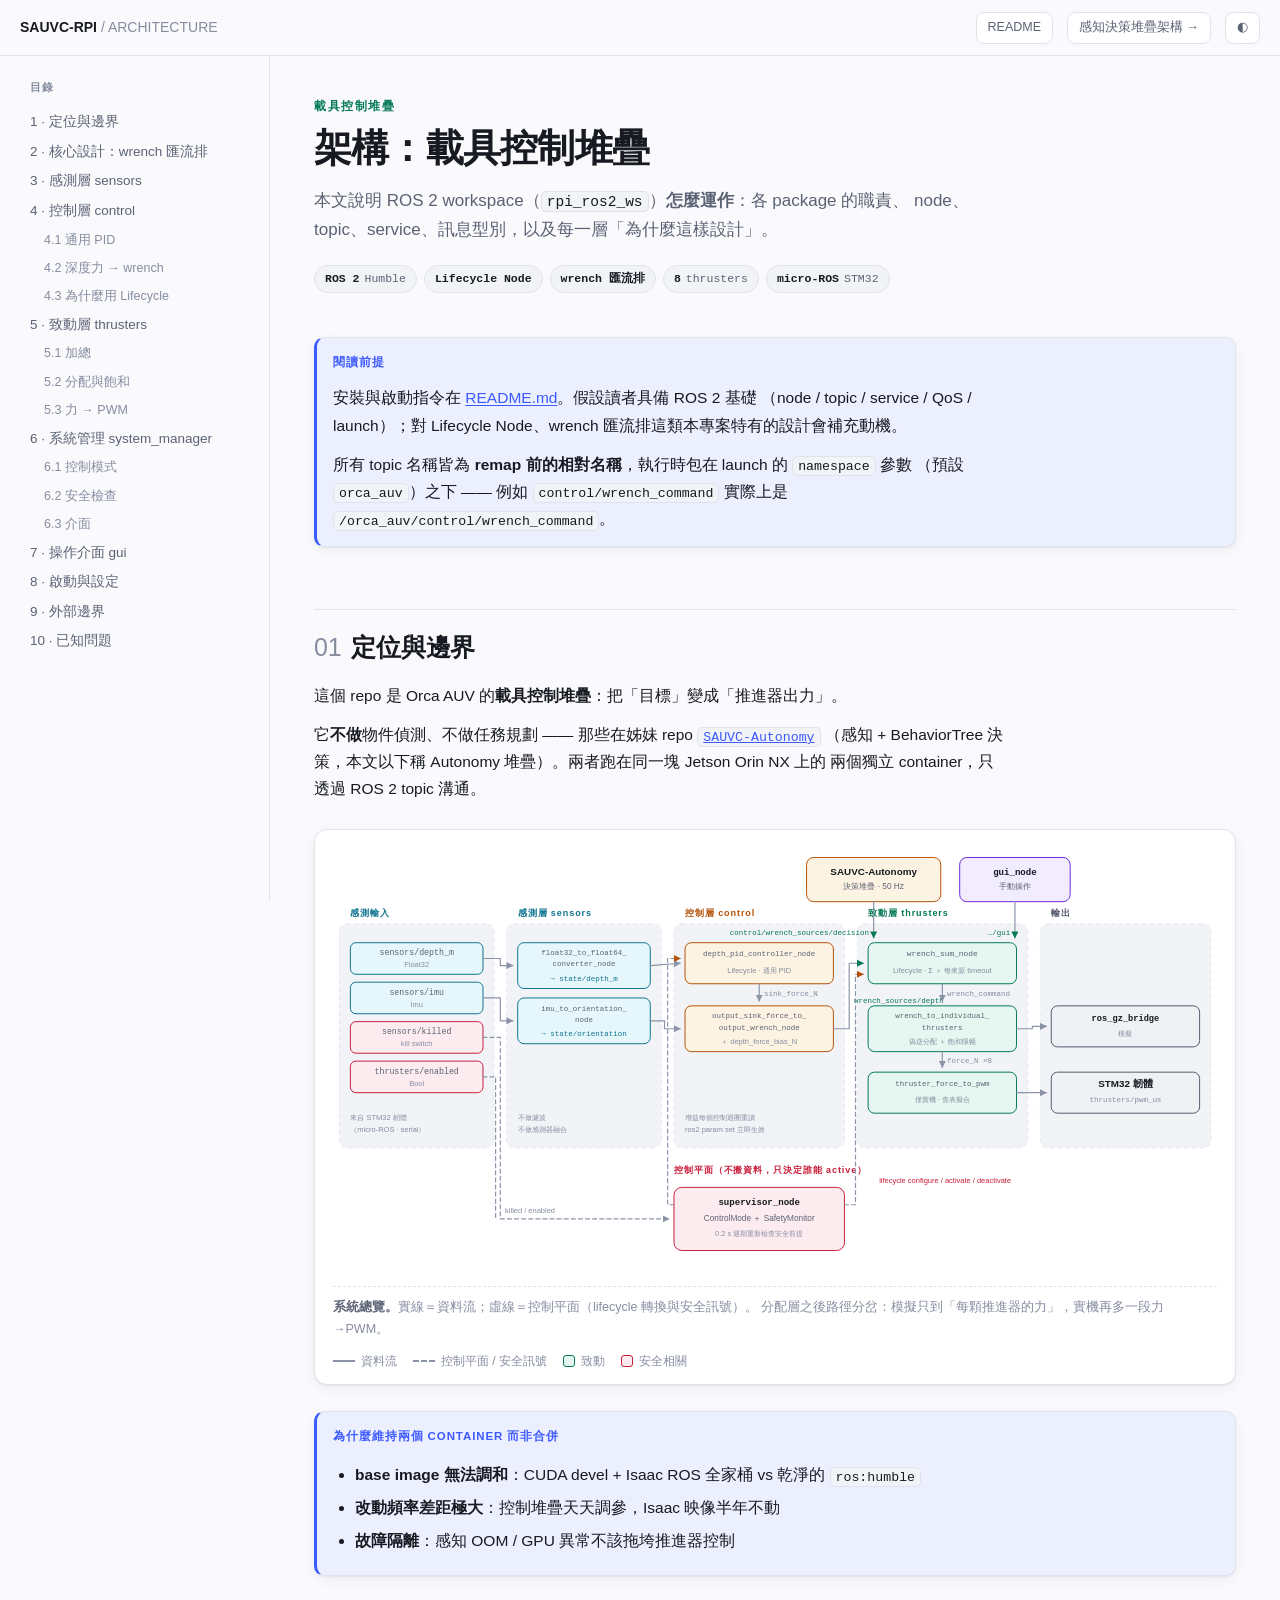
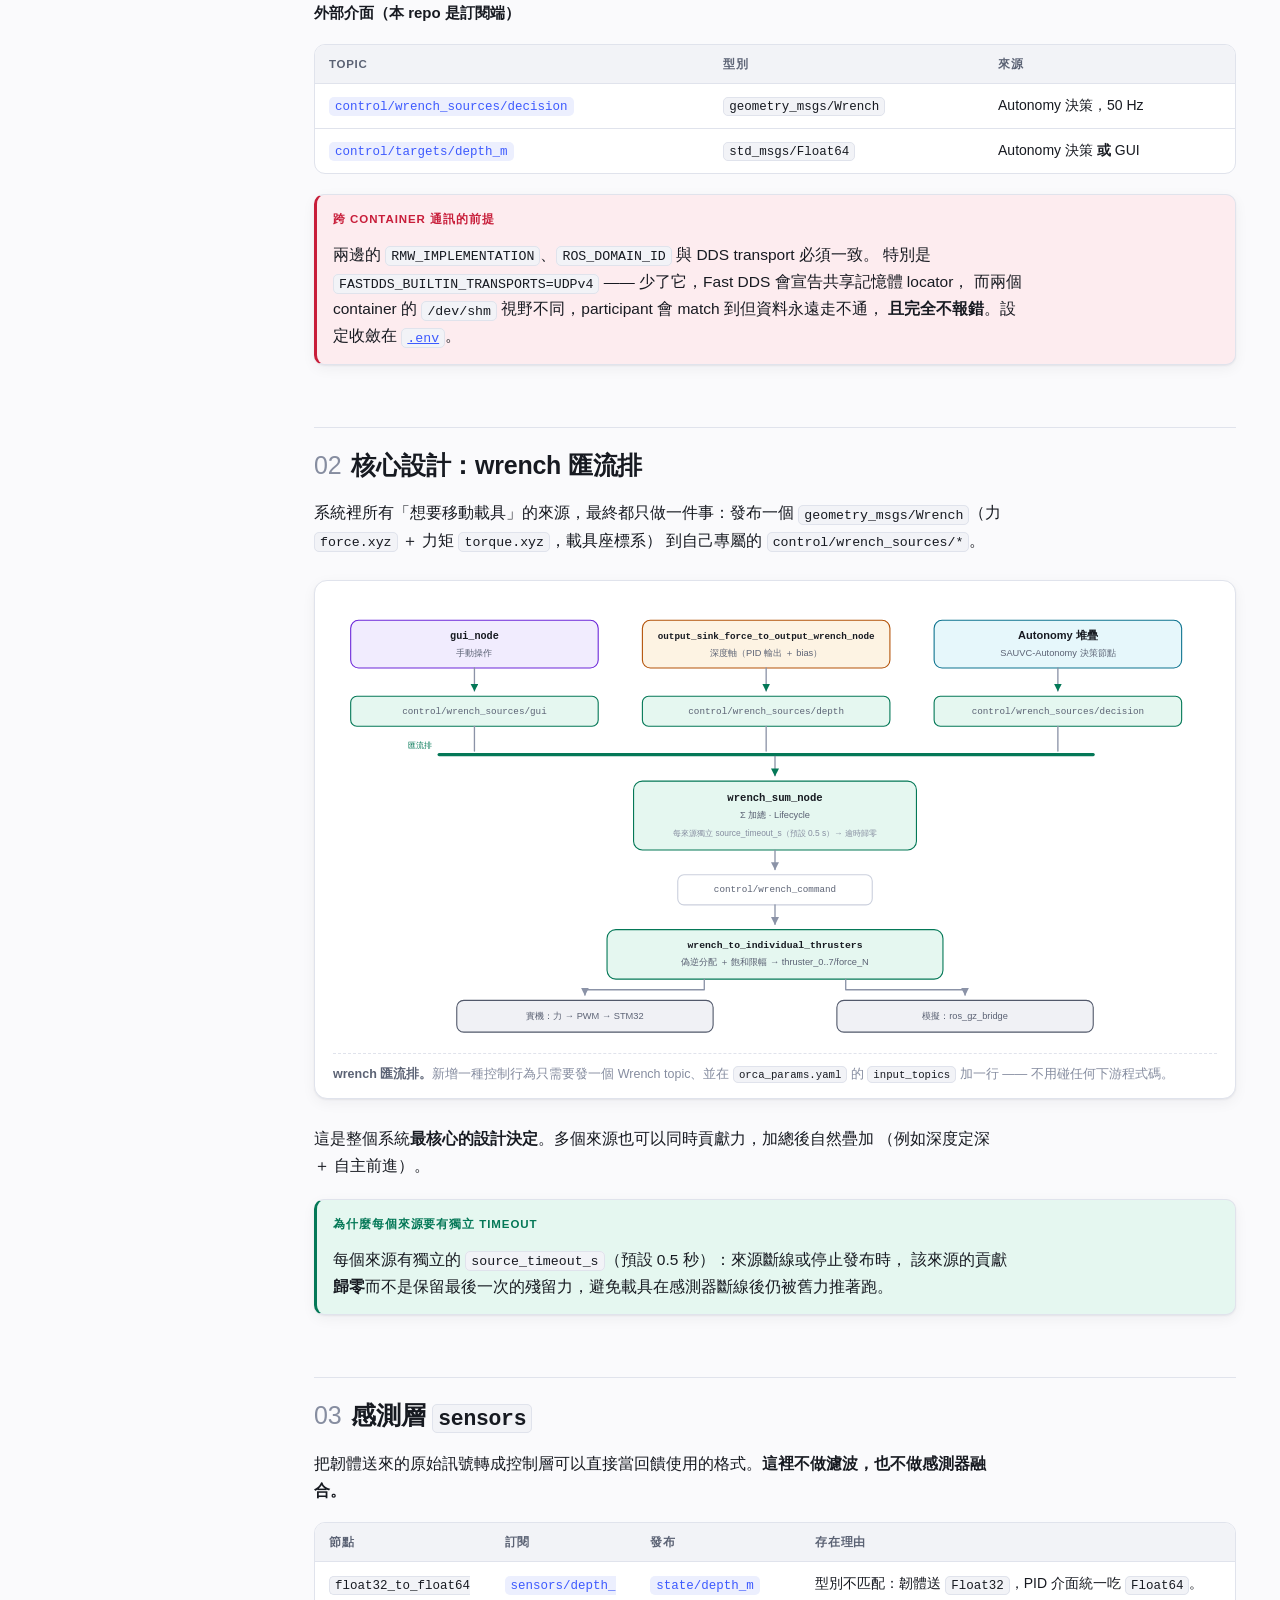
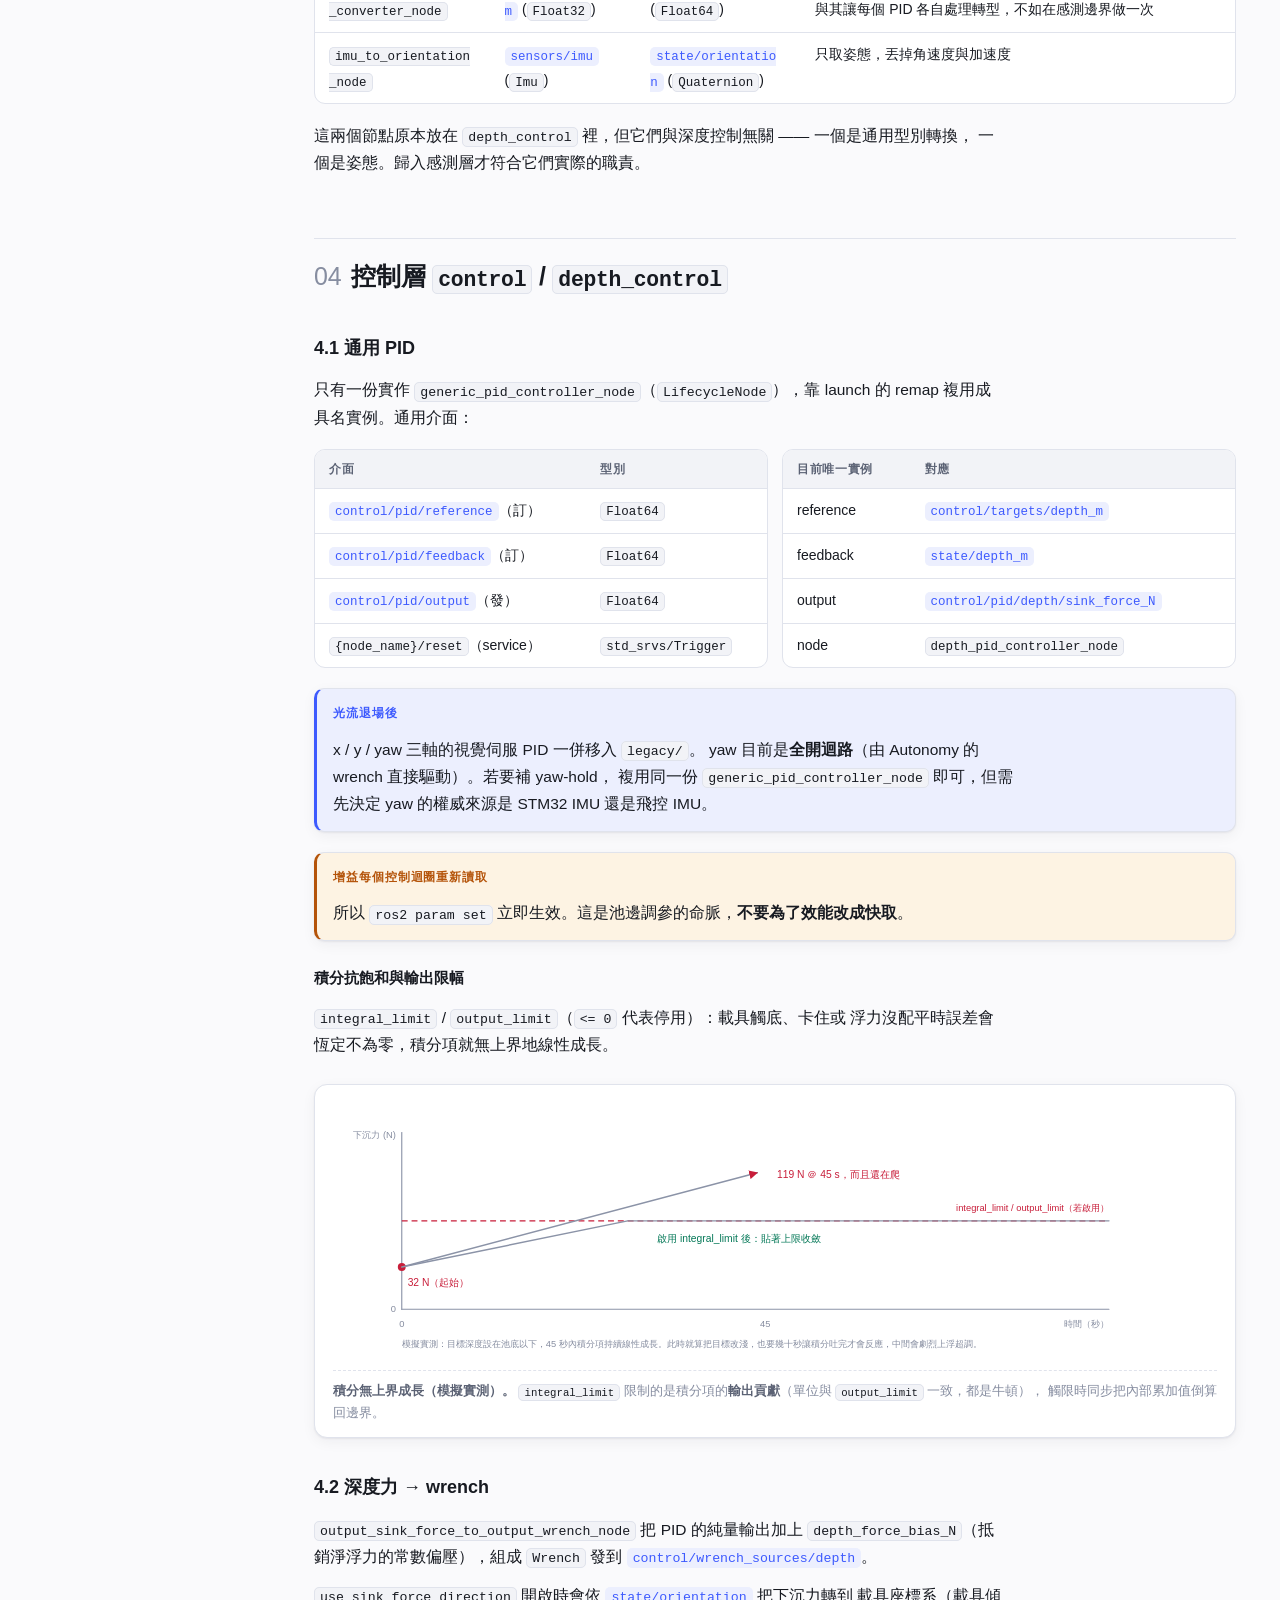
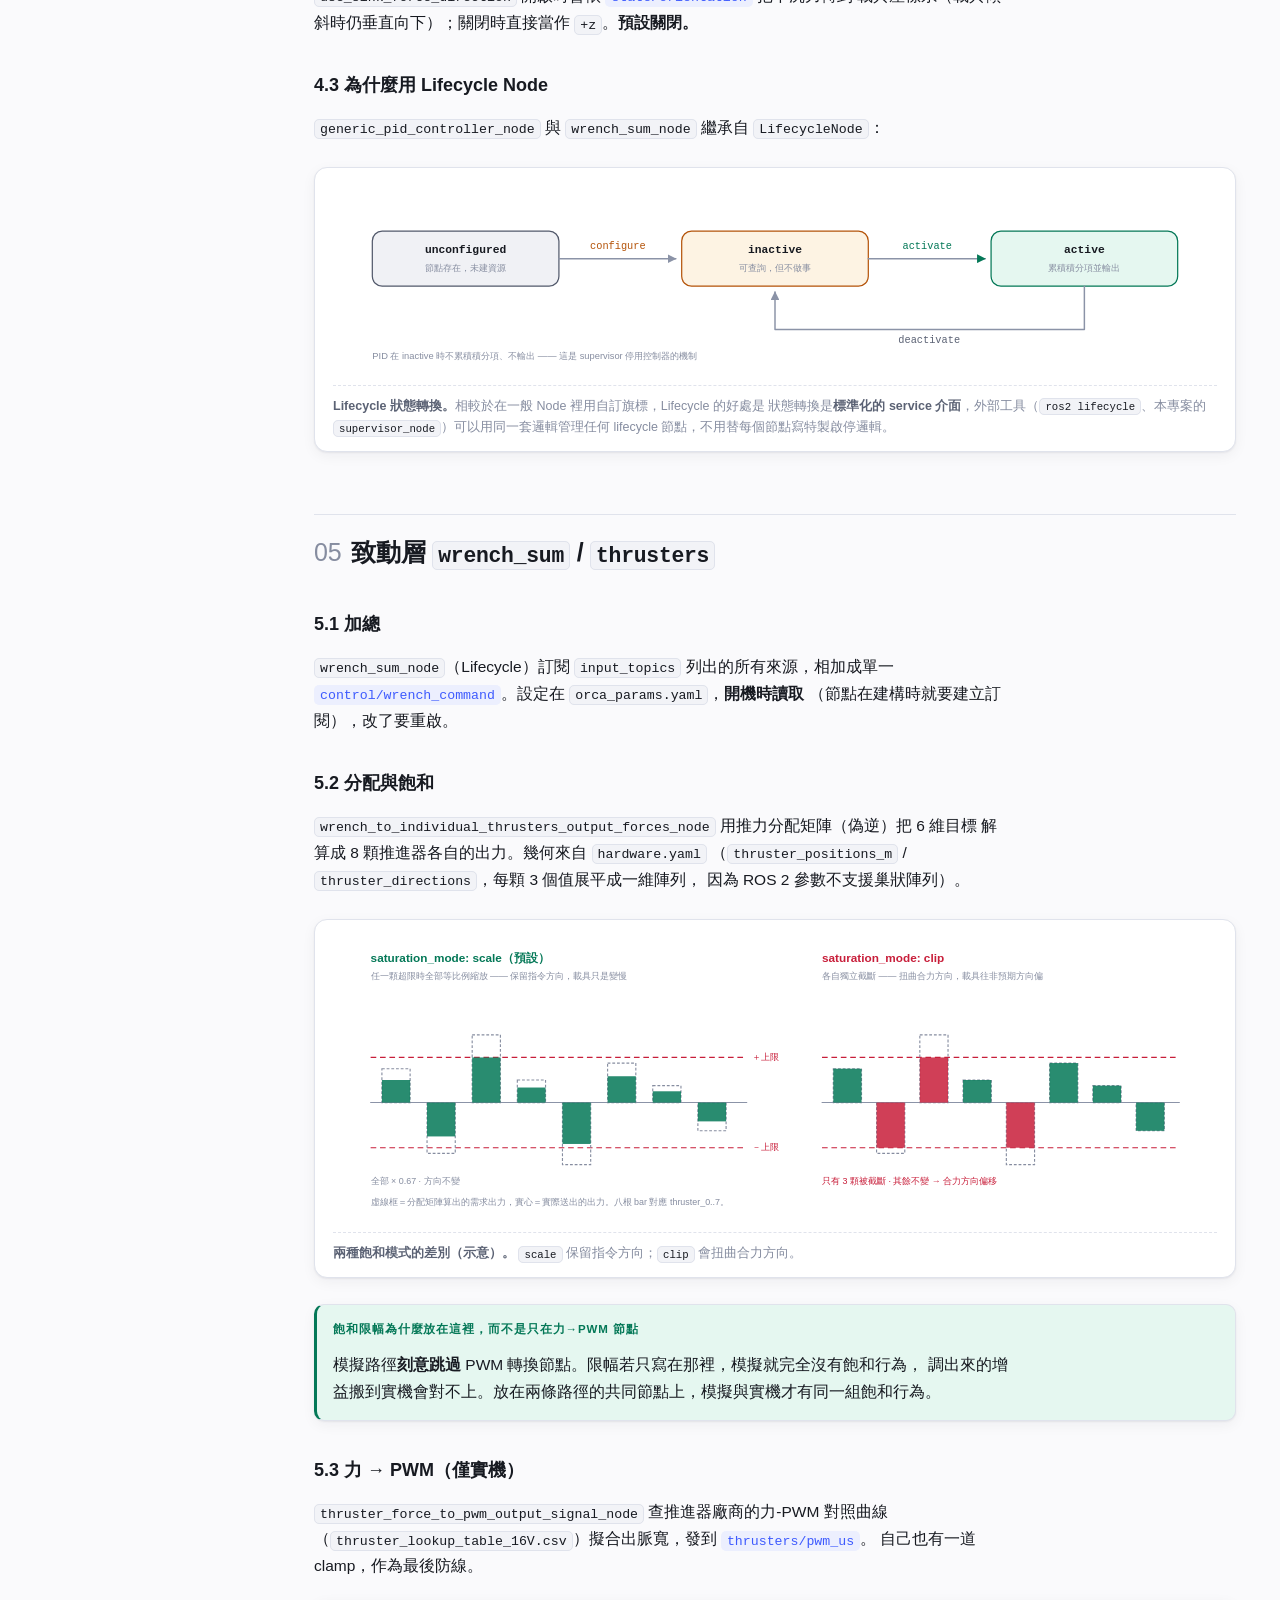
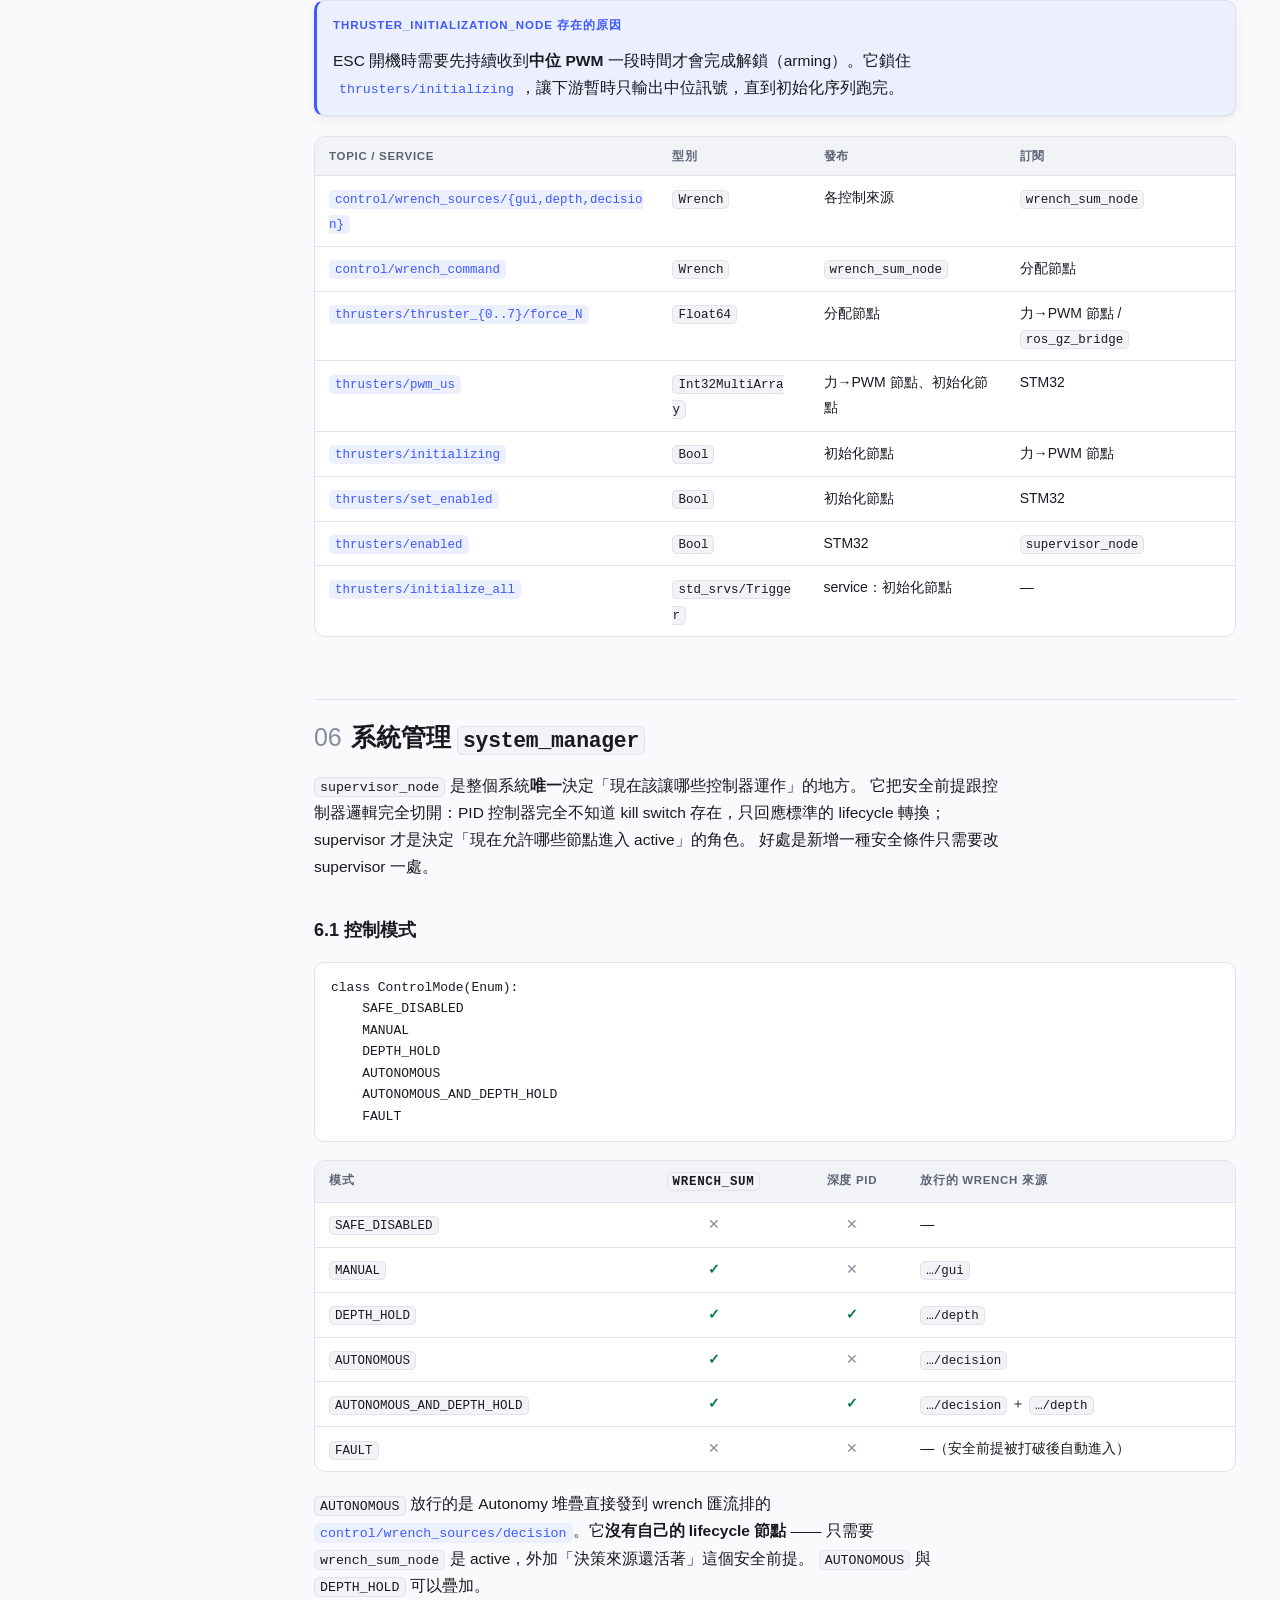
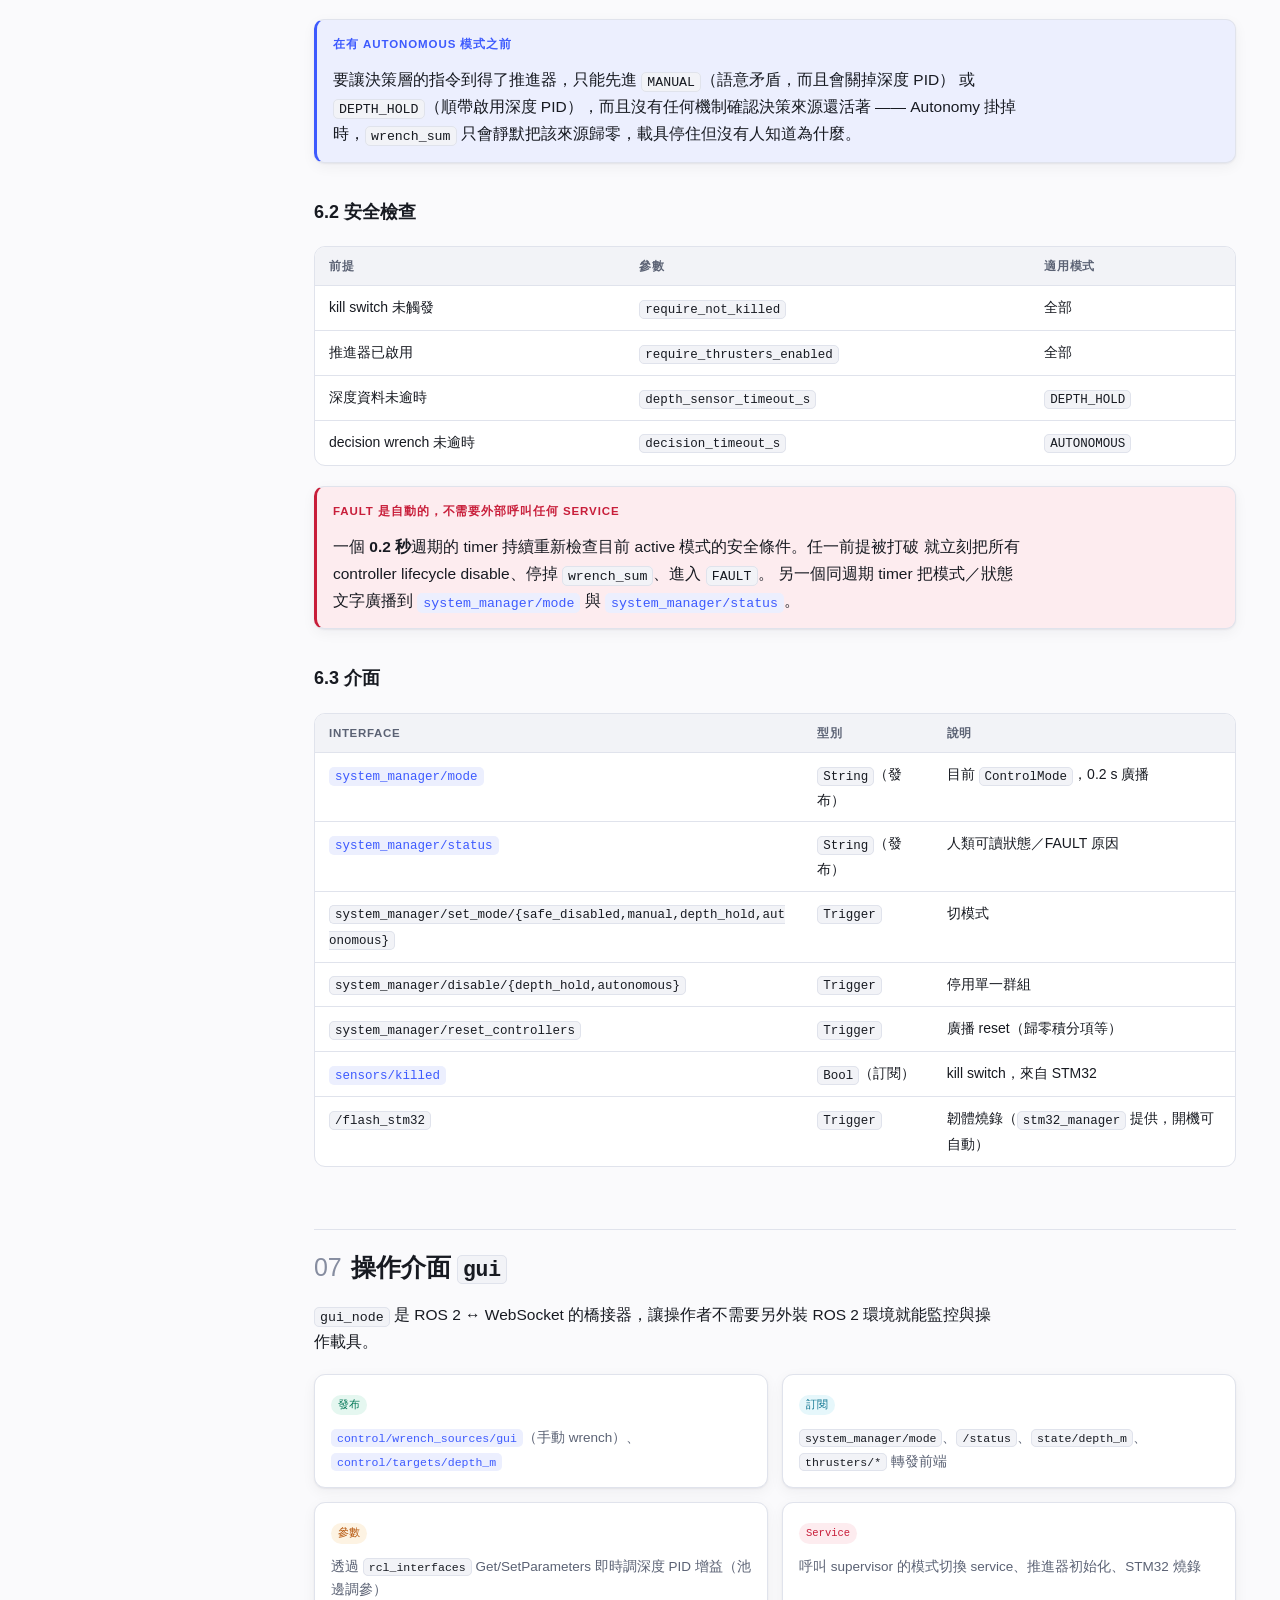
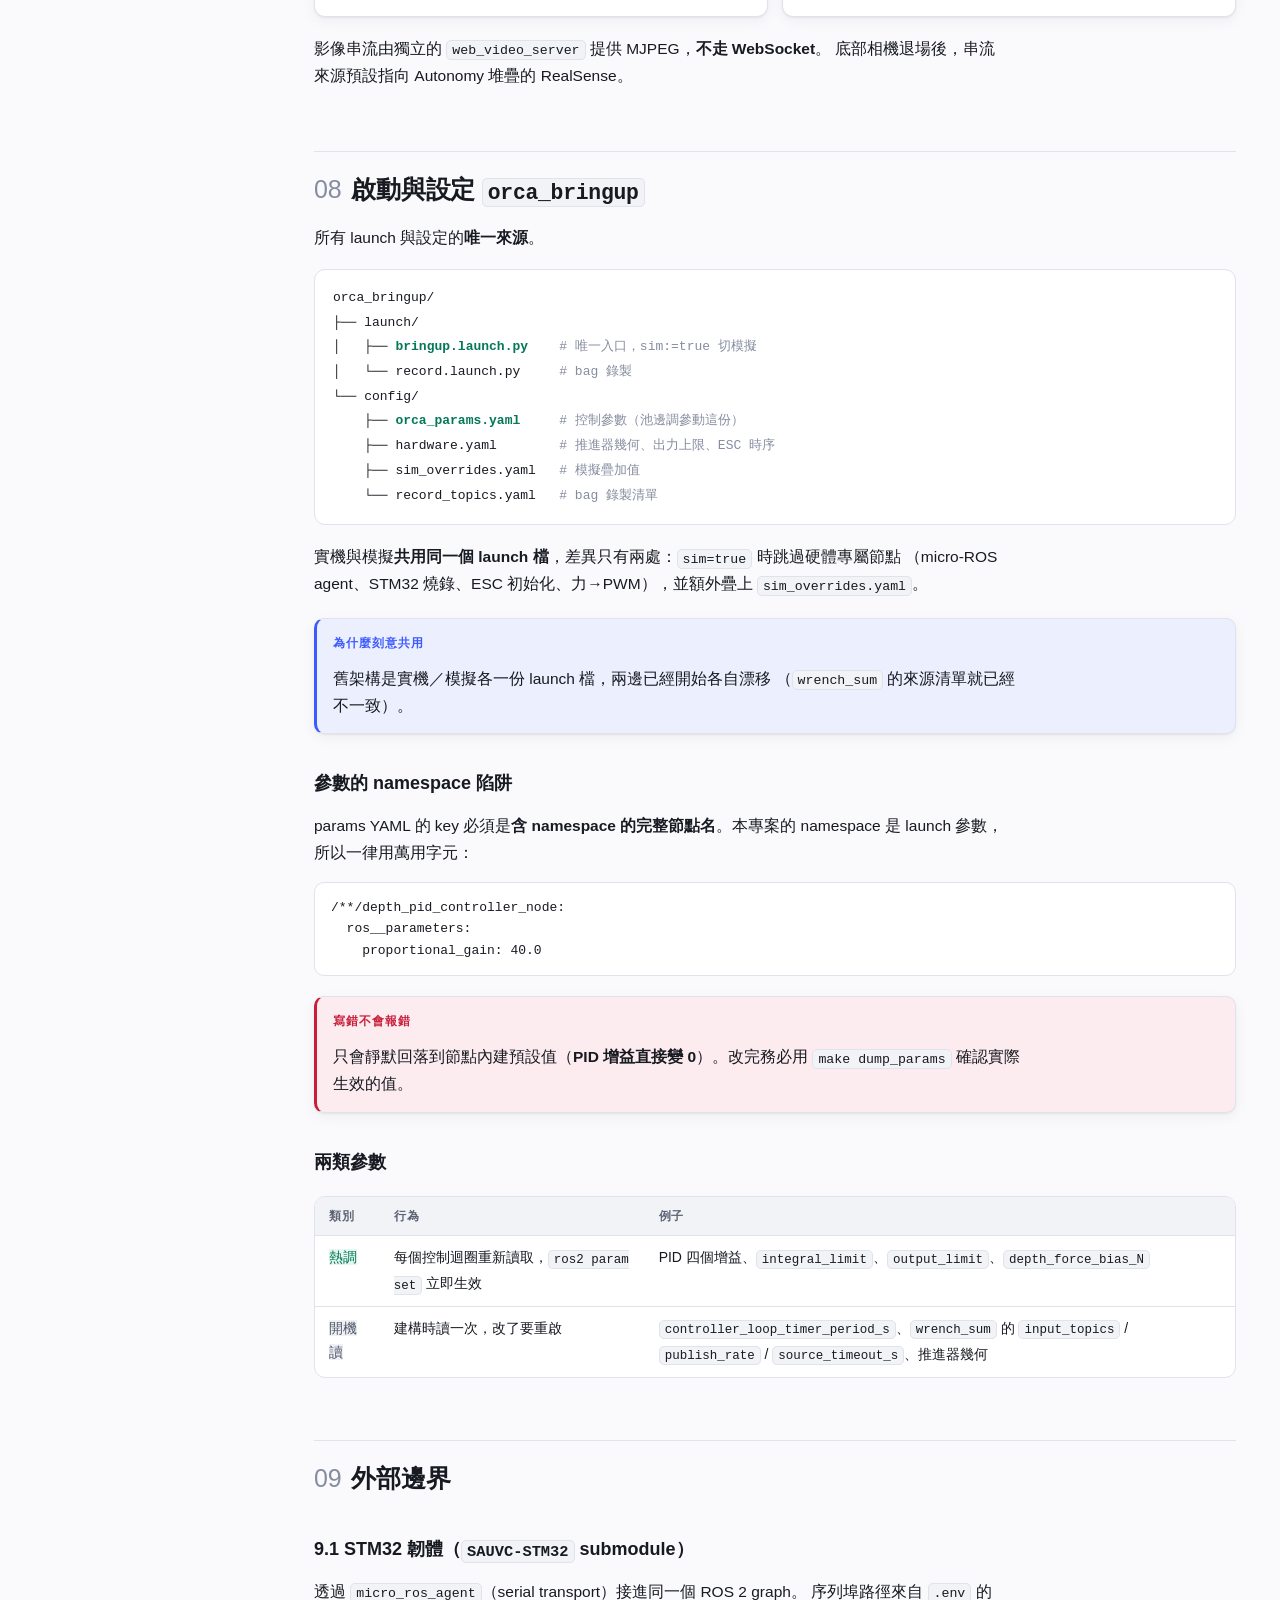
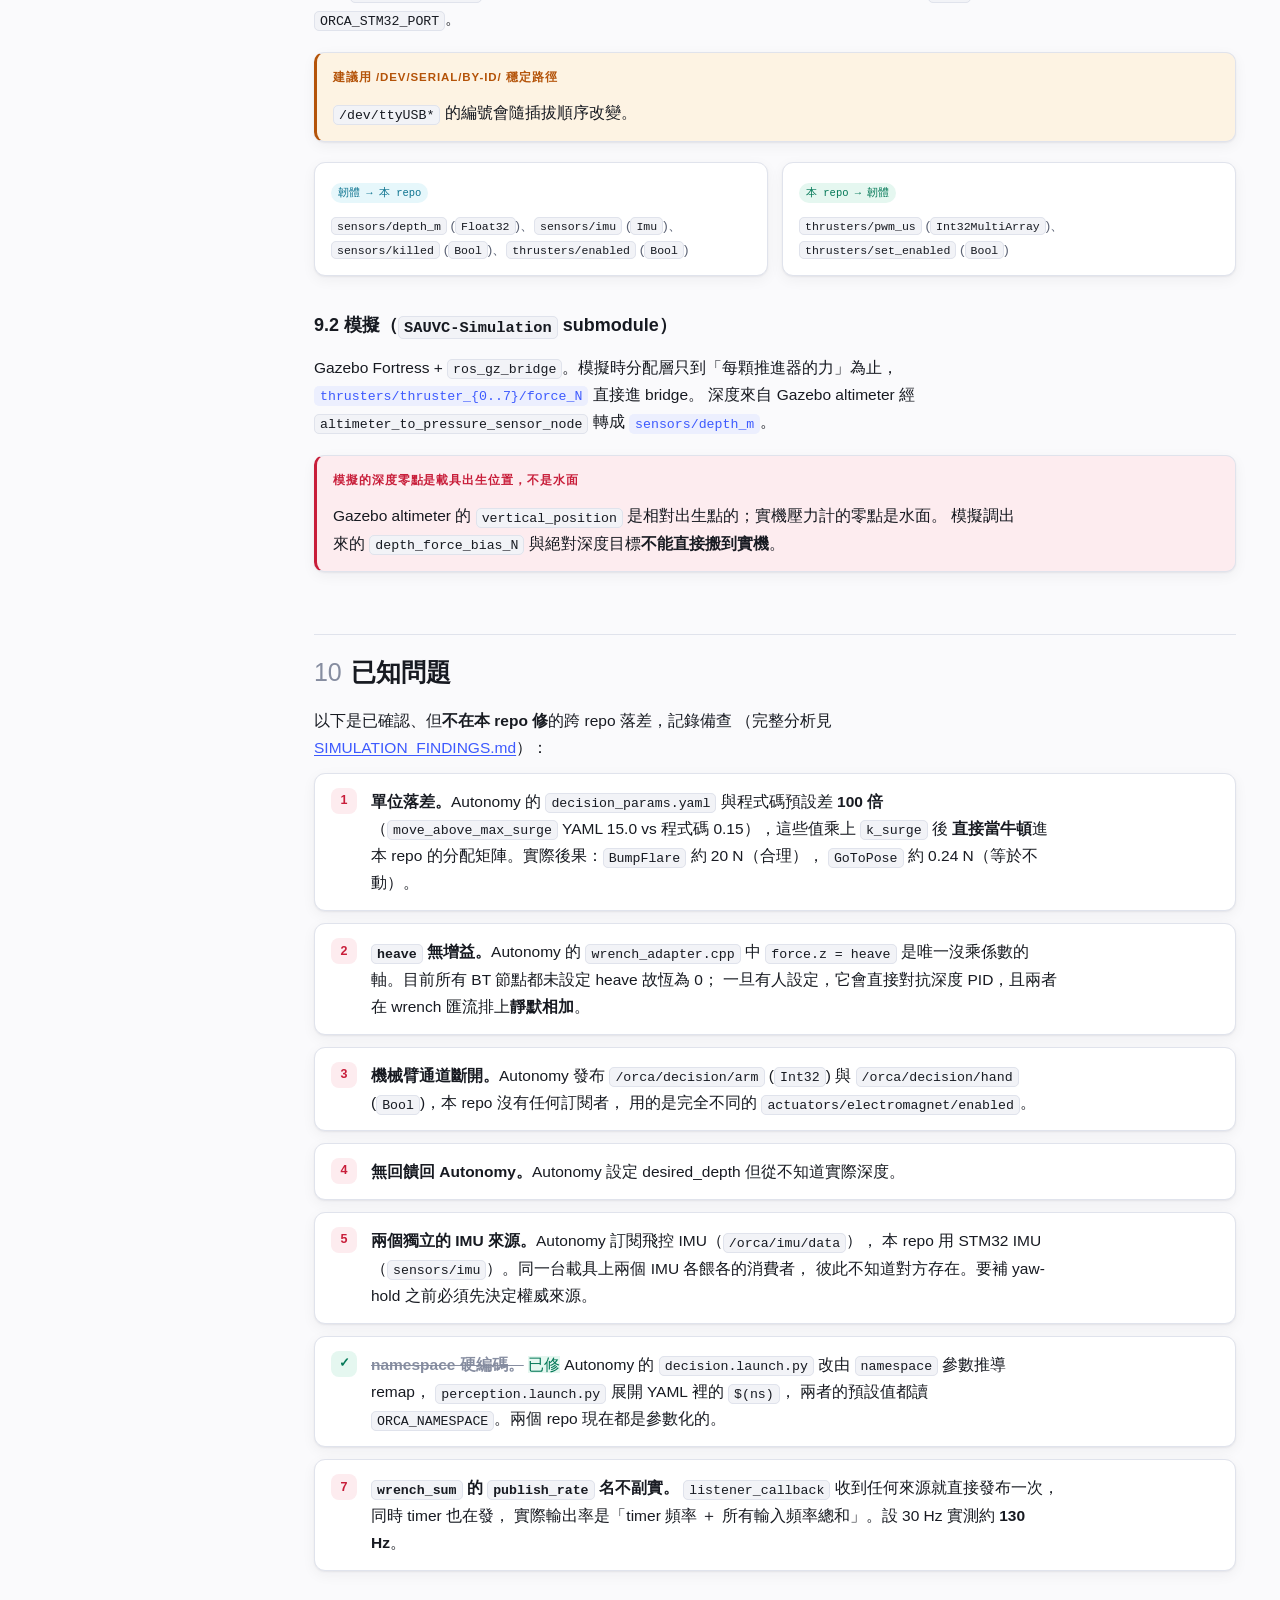
==== commit d3b38bcd: "docs: 對應 super-repo 的目錄改名，引用改成 SAUVC-Autonomy NCTU-AUV/SAUVC-JETSON 更名為 SAUVC-Autonomy，super-repo 的子" ====
--- a/docs/ARCHITECTURE.html
+++ b/docs/ARCHITECTURE.html
@@ -303,7 +303,7 @@
   <div class="brand">SAUVC-RPI <span>/ ARCHITECTURE</span></div>
   <div class="sp"></div>
   <a class="btn" href="../README.md">README</a>
-  <a class="btn" href="../../SAUVC-JETSON/ARCHITECTURE.html">感知決策堆疊架構 →</a>
+  <a class="btn" href="../../SAUVC-Autonomy/ARCHITECTURE.html">感知決策堆疊架構 →</a>
   <button class="btn" id="theme" title="切換主題">◐</button>
 </header>
 
@@ -366,7 +366,7 @@
 <p>這個 repo 是 Orca AUV 的<b>載具控制堆疊</b>：把「目標」變成「推進器出力」。</p>
 
 <p>它<b>不做</b>物件偵測、不做任務規劃 —— 那些在姊妹 repo
-<a href="../../SAUVC-JETSON/ARCHITECTURE.html"><code>SAUVC-JETSON</code></a>
+<a href="../../SAUVC-Autonomy/ARCHITECTURE.html"><code>SAUVC-Autonomy</code></a>
 （感知 + BehaviorTree 決策，本文以下稱 Autonomy 堆疊）。兩者跑在同一塊 Jetson Orin NX 上的
 兩個獨立 container，只透過 ROS 2 topic 溝通。</p>
 
@@ -374,7 +374,7 @@
 <svg viewBox="0 0 1120 540" role="img" aria-label="控制堆疊系統總覽">
   <!-- external wrench sources (top) -->
   <rect class="box b-decide" x="600" y="12" width="170" height="56" rx="9"/>
-  <text class="t1" x="685" y="34" text-anchor="middle">SAUVC-JETSON</text>
+  <text class="t1" x="685" y="34" text-anchor="middle">SAUVC-Autonomy</text>
   <text class="t2" x="685" y="52" text-anchor="middle">決策堆疊 · 50 Hz</text>
   <rect class="box b-perceive" x="794" y="12" width="140" height="56" rx="9"/>
   <text class="t1 mono" x="864" y="34" text-anchor="middle" style="font-size:11.5px">gui_node</text>
@@ -542,7 +542,7 @@
   <text class="t2" x="490" y="64" text-anchor="middle">深度軸（PID 輸出 ＋ bias）</text>
   <rect class="box b-sense" x="680" y="24" width="280" height="54" rx="9"/>
   <text class="t1" x="820" y="45" text-anchor="middle">Autonomy 堆疊</text>
-  <text class="t2" x="820" y="64" text-anchor="middle">SAUVC-JETSON 決策節點</text>
+  <text class="t2" x="820" y="64" text-anchor="middle">SAUVC-Autonomy 決策節點</text>
 
   <rect class="box b-control" x="20"  y="110" width="280" height="34" rx="7"/>
   <text class="t2 mono" x="160" y="127" text-anchor="middle" dominant-baseline="middle">control/wrench_sources/gui</text>
